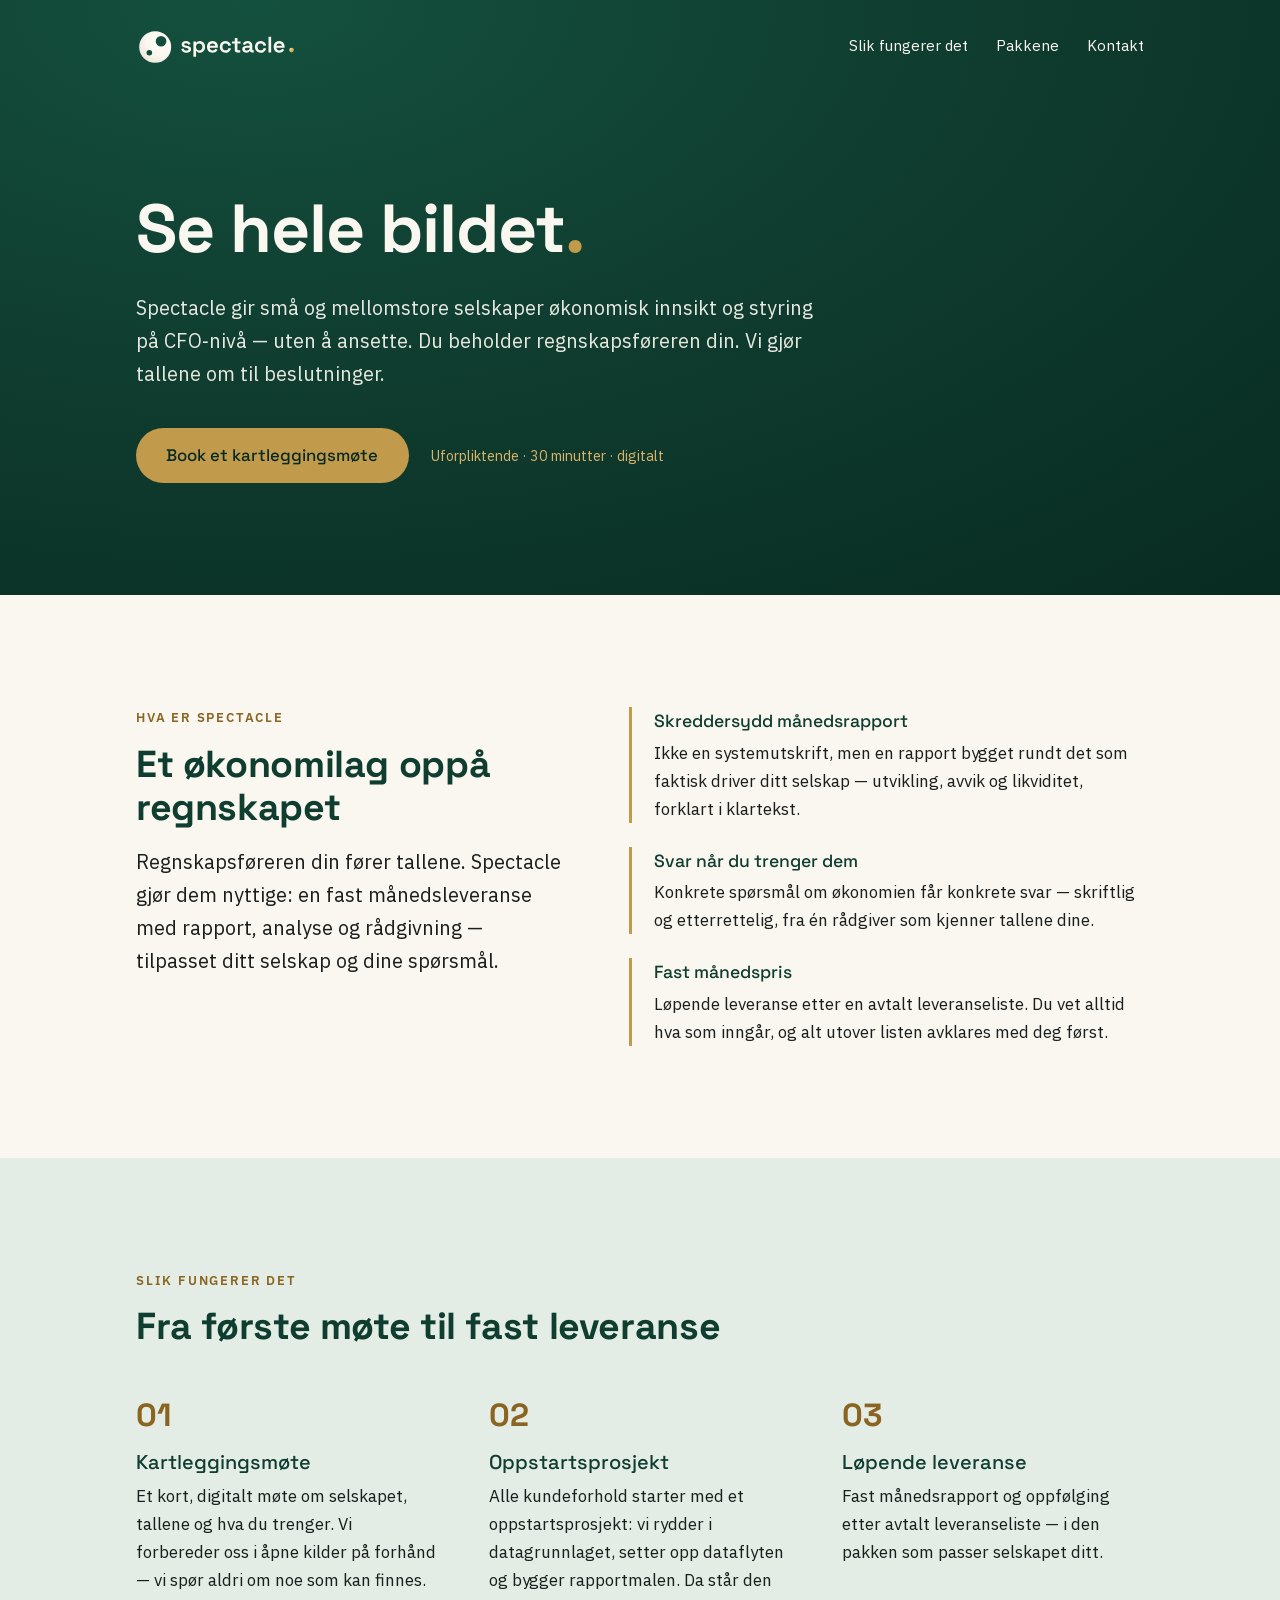
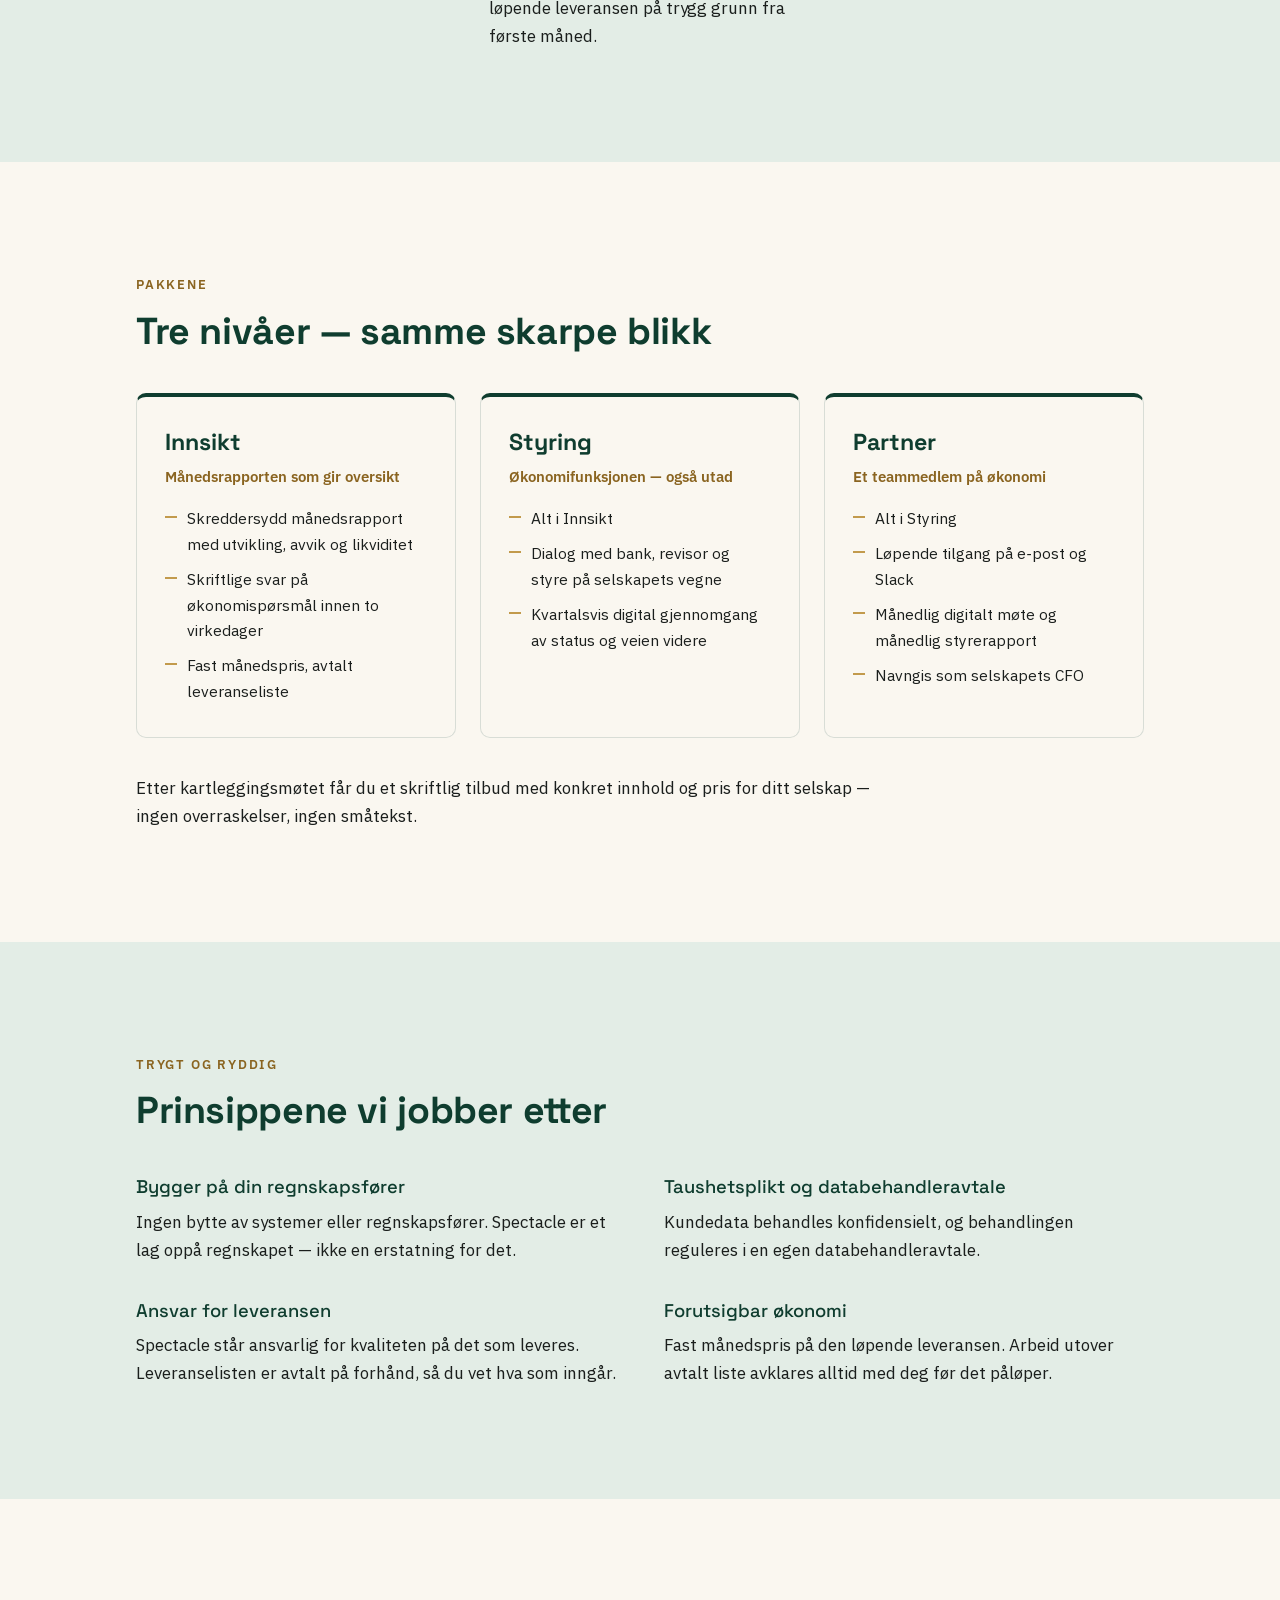
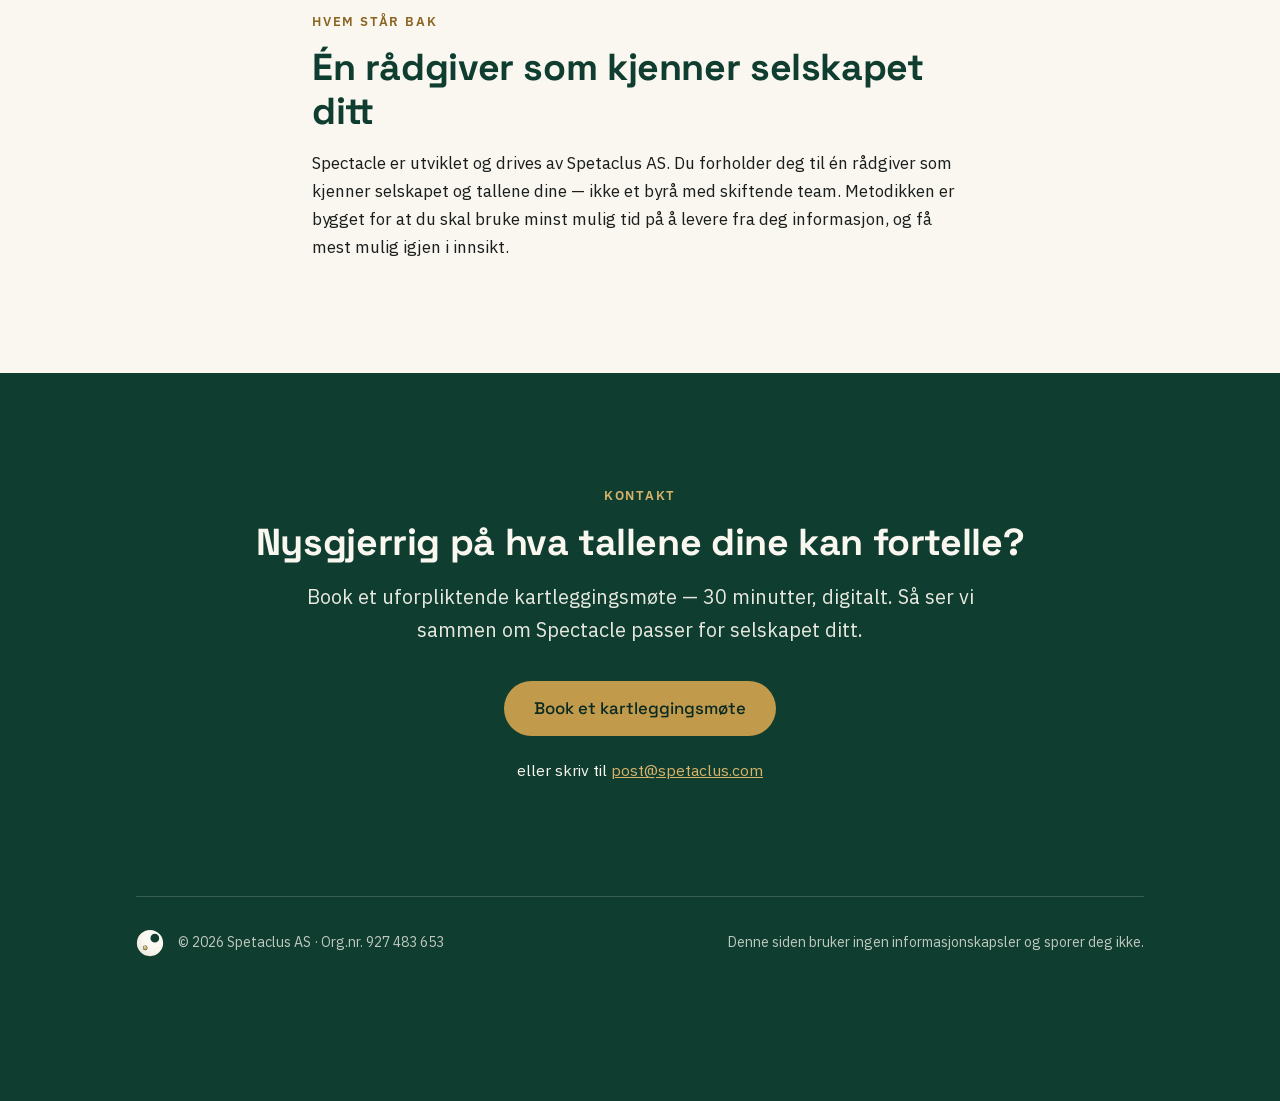
==== index.html @ 8022e1a2 "Spectacle-nettside: første versjon Statisk én-sider på /spectacle med Spectacle-profilen (Linsen-log" ====
<!DOCTYPE html>
<html lang="no">
<head>
  <meta charset="utf-8">
  <meta name="viewport" content="width=device-width, initial-scale=1">
  <title>Spetaclus AS</title>
  <meta http-equiv="refresh" content="0; url=/spectacle/">
  <link rel="canonical" href="https://spetaclus.com/spectacle/">
  <meta name="robots" content="noindex">
  <link rel="icon" href="/spectacle/assets/img/favicon.svg" type="image/svg+xml">
  <style>
    body {
      font-family: "Helvetica Neue", Arial, sans-serif;
      background: #FAF7F0;
      color: #1A1E1C;
      display: grid;
      place-items: center;
      min-height: 100vh;
      margin: 0;
    }
    a { color: #0F3D2F; }
  </style>
</head>
<body>
  <p>Du sendes videre til <a href="/spectacle/">spetaclus.com/spectacle</a> …</p>
</body>
</html>
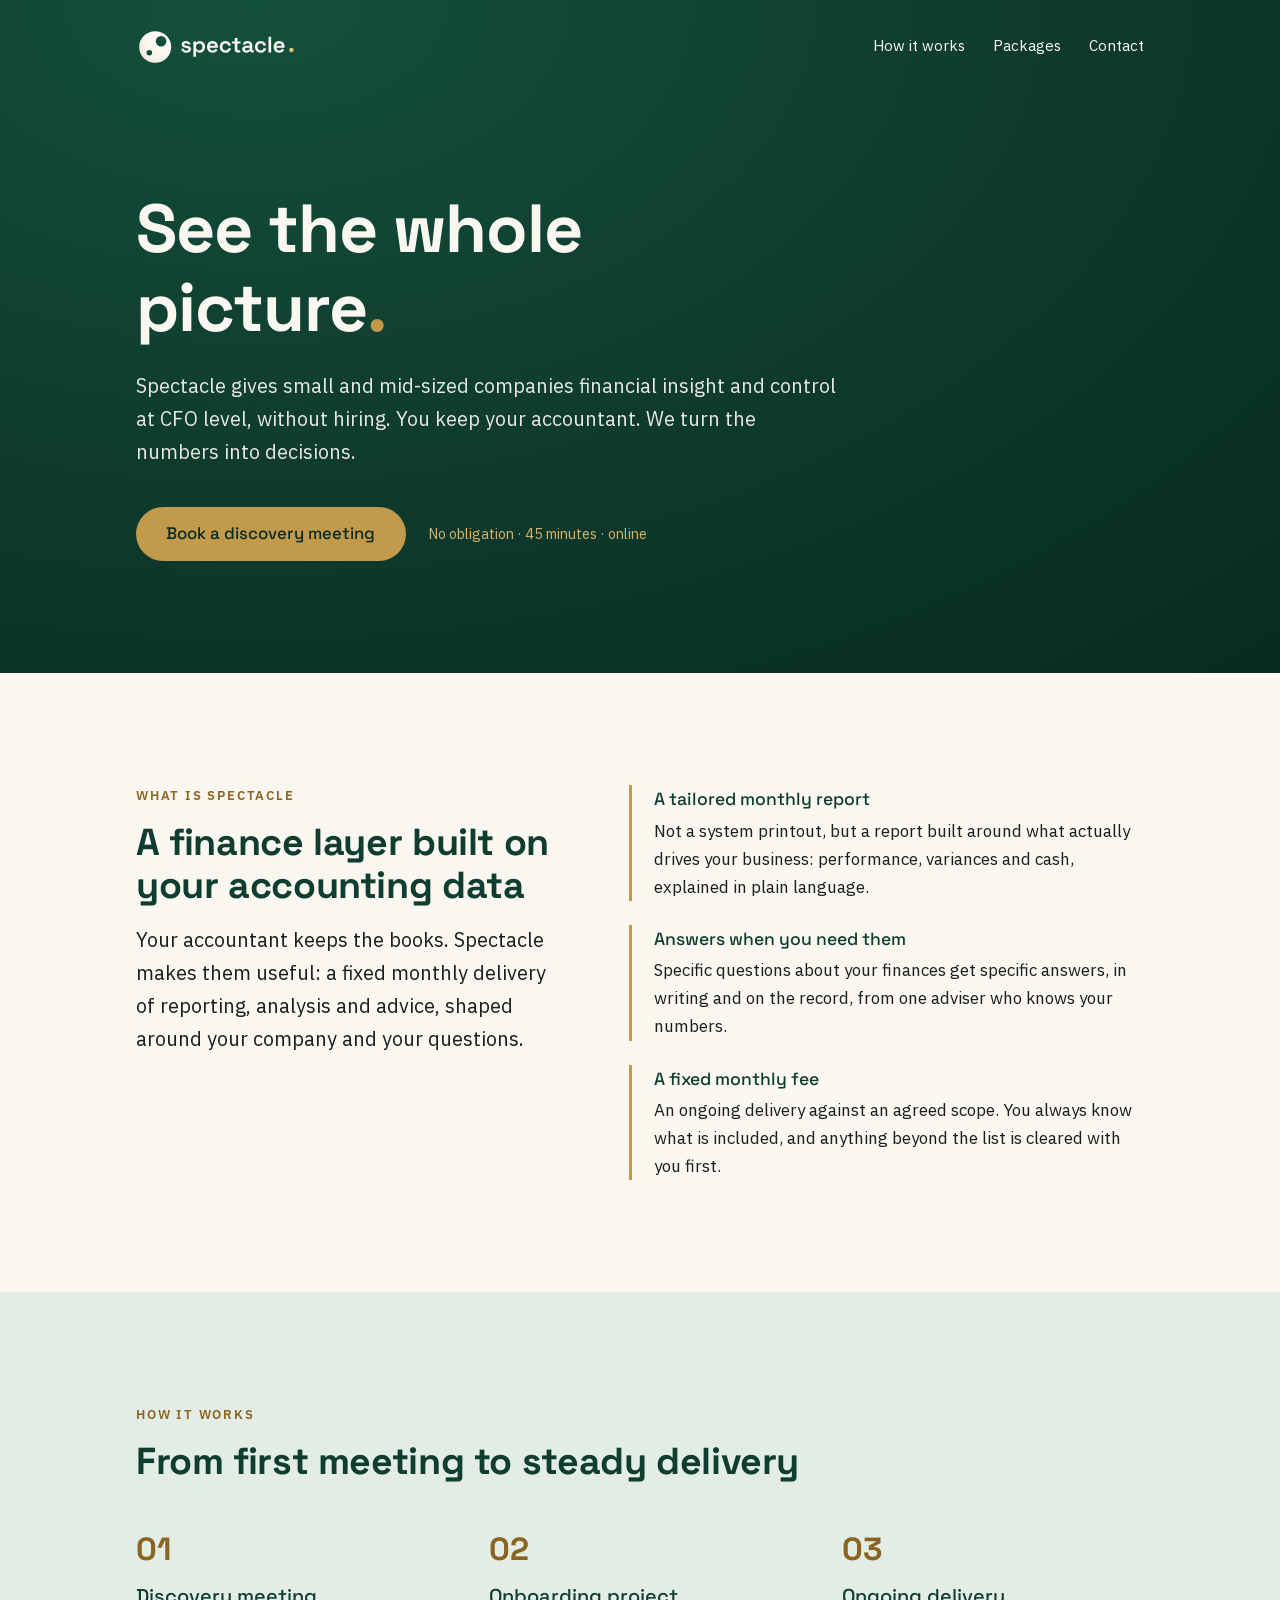
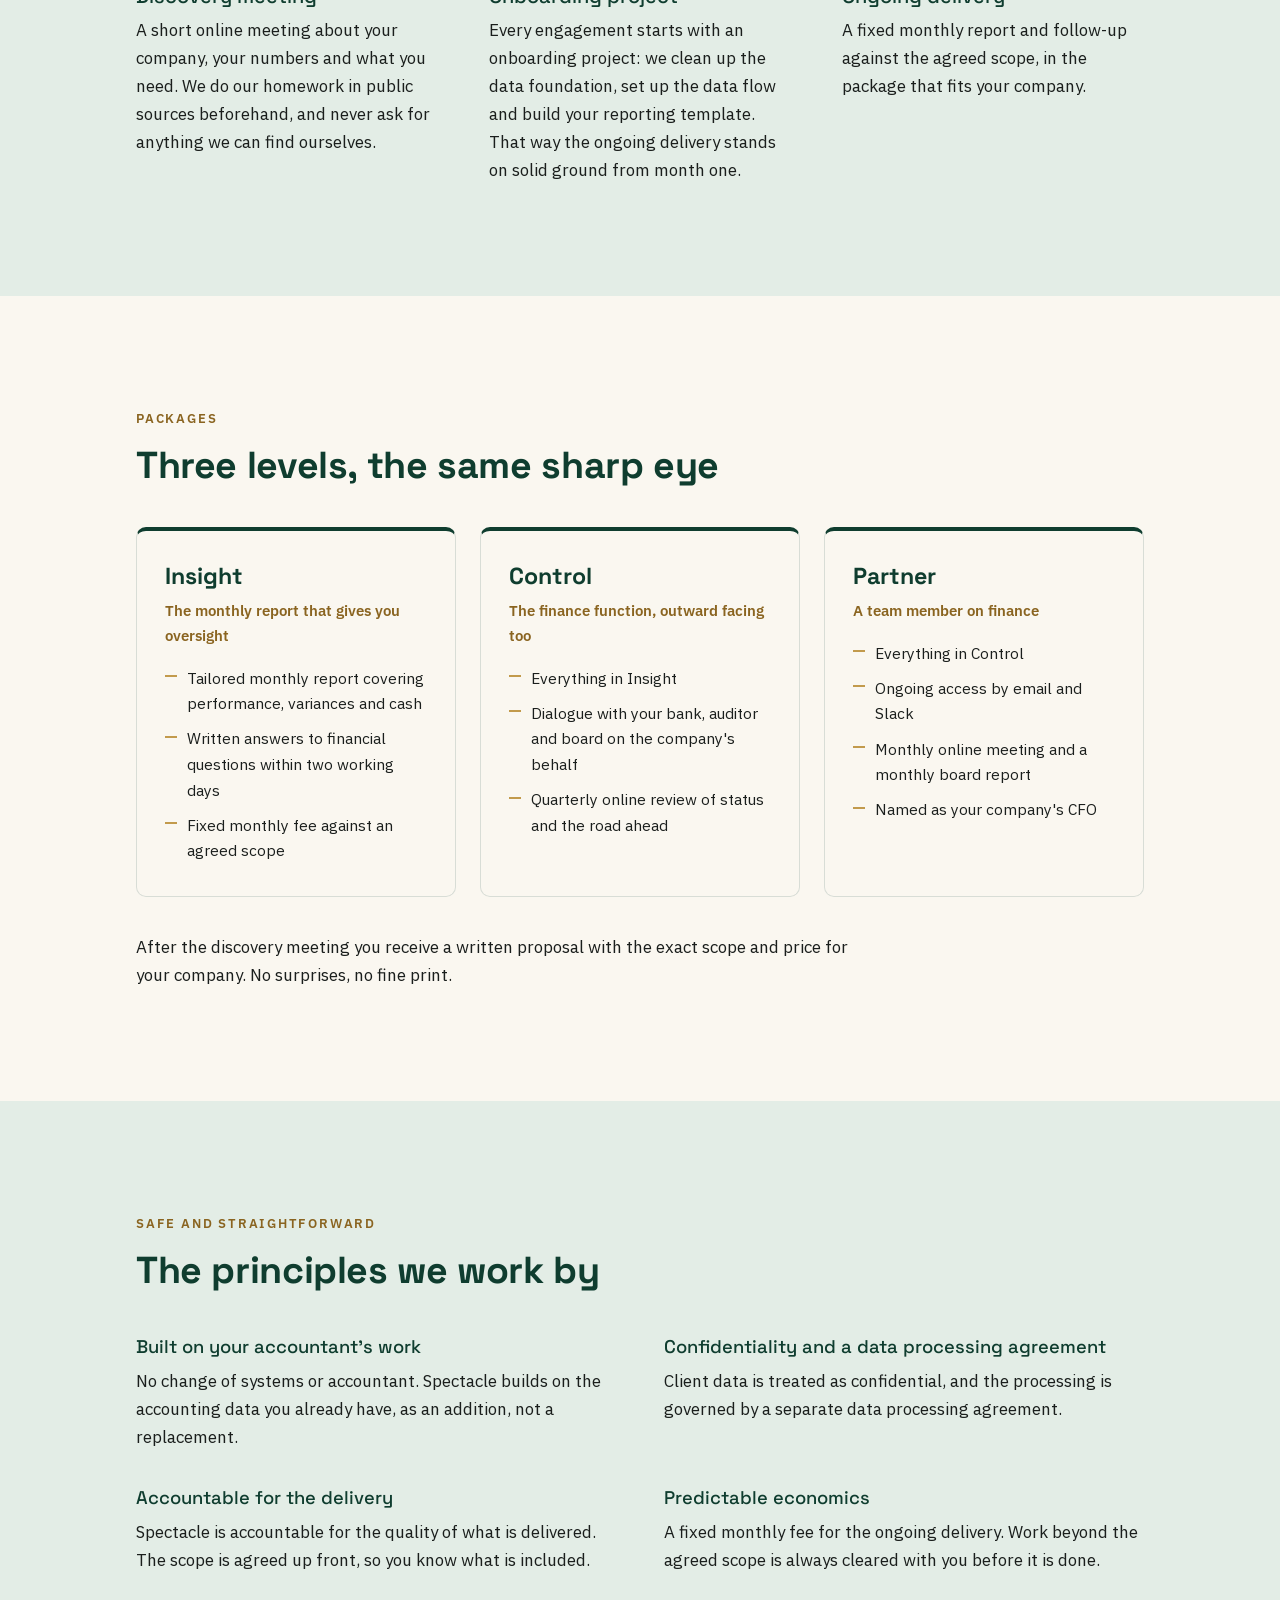
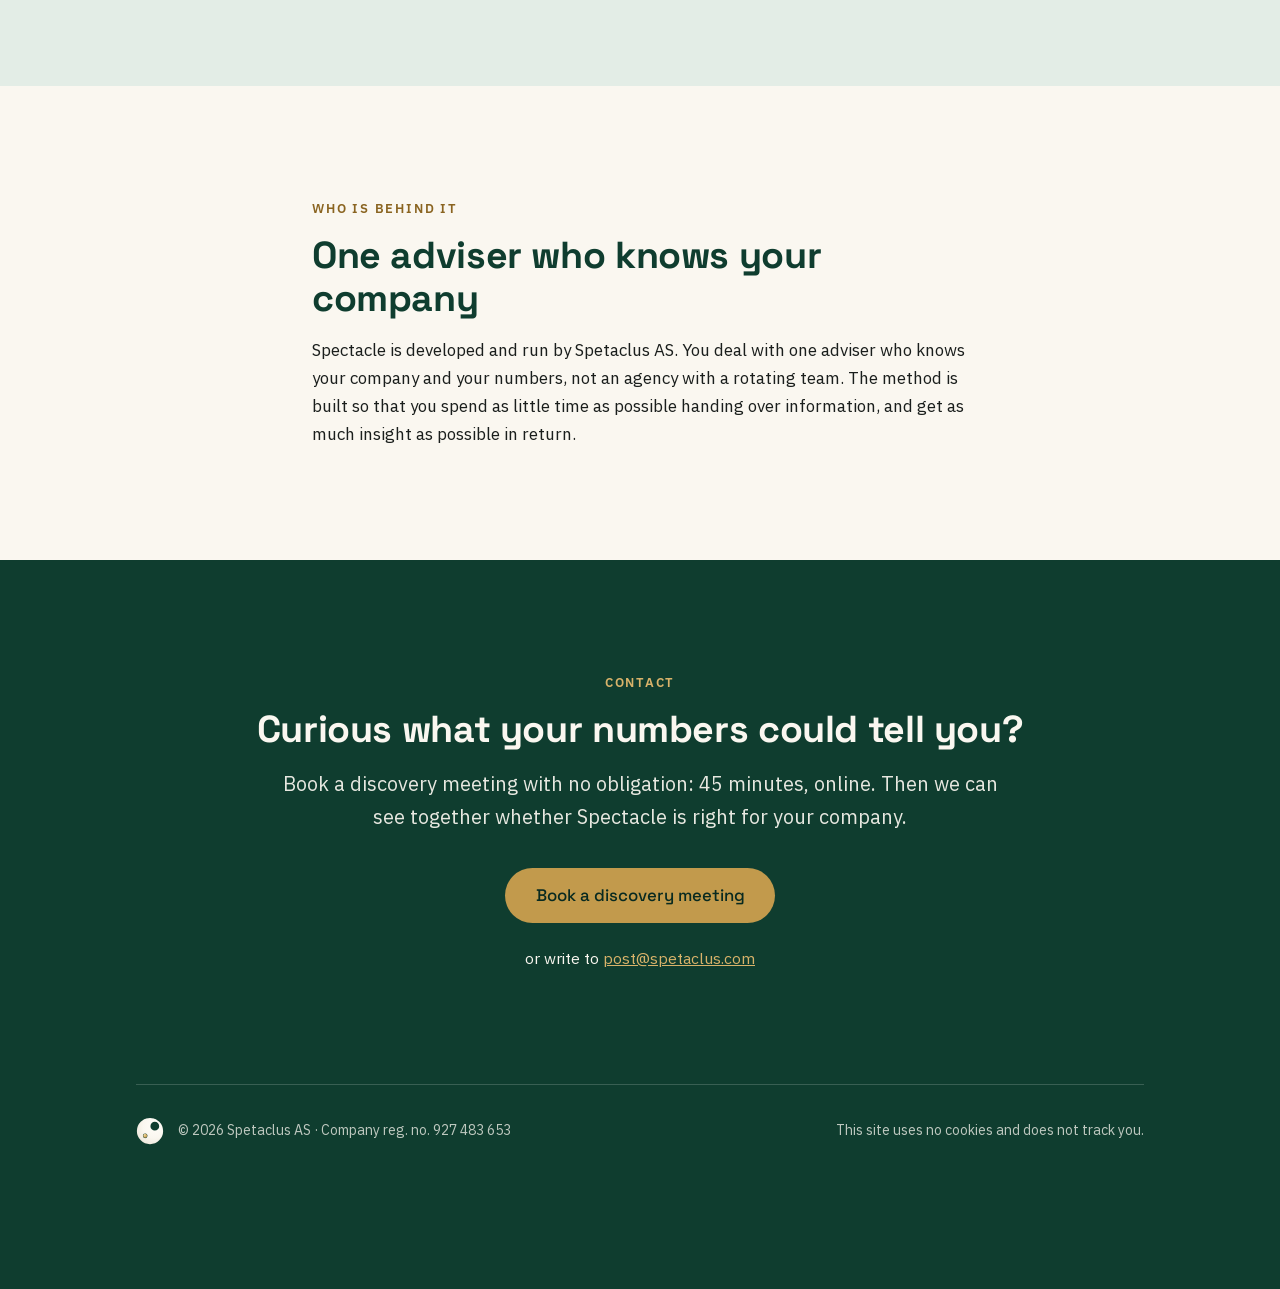
==== commit ba0818e5: "Flytt til spectaclefinancial.com: siden til rot og innhold til engelsk Co-Authored-By: Claude Fable " ====
--- a/index.html
+++ b/index.html
@@ -1,27 +1,215 @@
 <!DOCTYPE html>
-<html lang="no">
+<html lang="en">
 <head>
   <meta charset="utf-8">
   <meta name="viewport" content="width=device-width, initial-scale=1">
-  <title>Spetaclus AS</title>
-  <meta http-equiv="refresh" content="0; url=/spectacle/">
-  <link rel="canonical" href="https://spetaclus.com/spectacle/">
-  <meta name="robots" content="noindex">
-  <link rel="icon" href="/spectacle/assets/img/favicon.svg" type="image/svg+xml">
-  <style>
-    body {
-      font-family: "Helvetica Neue", Arial, sans-serif;
-      background: #FAF7F0;
-      color: #1A1E1C;
-      display: grid;
-      place-items: center;
-      min-height: 100vh;
-      margin: 0;
-    }
-    a { color: #0F3D2F; }
-  </style>
+  <title>Spectacle: financial insight and control for small and mid-sized companies</title>
+  <meta name="description" content="Spectacle is a CFO layer built on the numbers from your own accountant: a tailored monthly report, financial control and advice at a fixed monthly fee, without hiring.">
+  <link rel="canonical" href="https://spectaclefinancial.com/">
+  <link rel="icon" href="assets/img/favicon.svg" type="image/svg+xml">
+  <link rel="alternate icon" href="assets/img/favicon-32.png" type="image/png">
+  <link rel="stylesheet" href="assets/css/style.css">
+  <meta property="og:type" content="website">
+  <meta property="og:site_name" content="Spectacle">
+  <meta property="og:title" content="Spectacle: see the whole picture">
+  <meta property="og:description" content="Financial insight and control at CFO level for small and mid-sized companies, without hiring.">
+  <meta property="og:url" content="https://spectaclefinancial.com/">
+  <meta property="og:image" content="https://spectaclefinancial.com/assets/img/og-image.png">
+  <meta property="og:locale" content="en_GB">
 </head>
 <body>
-  <p>Du sendes videre til <a href="/spectacle/">spetaclus.com/spectacle</a> …</p>
+
+<header class="hero">
+  <div class="ramme">
+    <div class="hero__topp">
+      <a class="hero__logo" href="#" aria-label="Spectacle, back to top">
+        <img src="assets/img/spectacle-logo-horisontal-hvit-glans.svg" alt="Spectacle" width="302" height="72">
+      </a>
+      <nav class="hero__nav" aria-label="Main menu">
+        <a href="#how-it-works">How it works</a>
+        <a href="#packages">Packages</a>
+        <a href="#contact">Contact</a>
+      </nav>
+    </div>
+    <div class="hero__innhold">
+      <h1>See the whole picture<span class="punktum">.</span></h1>
+      <p class="ingress">Spectacle gives small and mid-sized companies financial insight and control at CFO level, without hiring. You keep your accountant. We turn the numbers into decisions.</p>
+      <div class="hero__cta">
+        <a class="knapp knapp--messing js-booking" href="https://calendar.app.google/yTAJ3ZSgc3ZnCue6A">Book a discovery meeting</a>
+        <span class="hero__cta-note">No obligation · 45 minutes · online</span>
+      </div>
+    </div>
+  </div>
+</header>
+
+<main>
+
+  <section class="seksjon" id="what-is-spectacle">
+    <div class="ramme todelt">
+      <div>
+        <p class="merkelapp">What is Spectacle</p>
+        <h2>A finance layer built on your accounting data</h2>
+        <p class="ingress">Your accountant keeps the books. Spectacle makes them useful: a fixed monthly delivery of reporting, analysis and advice, shaped around your company and your questions.</p>
+      </div>
+      <ul class="verdier">
+        <li>
+          <strong>A tailored monthly report</strong>
+          Not a system printout, but a report built around what actually drives your business: performance, variances and cash, explained in plain language.
+        </li>
+        <li>
+          <strong>Answers when you need them</strong>
+          Specific questions about your finances get specific answers, in writing and on the record, from one adviser who knows your numbers.
+        </li>
+        <li>
+          <strong>A fixed monthly fee</strong>
+          An ongoing delivery against an agreed scope. You always know what is included, and anything beyond the list is cleared with you first.
+        </li>
+      </ul>
+    </div>
+  </section>
+
+  <section class="seksjon seksjon--tint" id="how-it-works">
+    <div class="ramme">
+      <p class="merkelapp">How it works</p>
+      <h2>From first meeting to steady delivery</h2>
+      <ol class="steg">
+        <li>
+          <h3>Discovery meeting</h3>
+          <p>A short online meeting about your company, your numbers and what you need. We do our homework in public sources beforehand, and never ask for anything we can find ourselves.</p>
+        </li>
+        <li>
+          <h3>Onboarding project</h3>
+          <p>Every engagement starts with an onboarding project: we clean up the data foundation, set up the data flow and build your reporting template. That way the ongoing delivery stands on solid ground from month one.</p>
+        </li>
+        <li>
+          <h3>Ongoing delivery</h3>
+          <p>A fixed monthly report and follow-up against the agreed scope, in the package that fits your company.</p>
+        </li>
+      </ol>
+    </div>
+  </section>
+
+  <section class="seksjon" id="packages">
+    <div class="ramme">
+      <p class="merkelapp">Packages</p>
+      <h2>Three levels, the same sharp eye</h2>
+      <div class="pakker">
+        <article class="pakke">
+          <h3>Insight</h3>
+          <p class="pakke__under">The monthly report that gives you oversight</p>
+          <ul>
+            <li>Tailored monthly report covering performance, variances and cash</li>
+            <li>Written answers to financial questions within two working days</li>
+            <li>Fixed monthly fee against an agreed scope</li>
+          </ul>
+        </article>
+        <article class="pakke">
+          <h3>Control</h3>
+          <p class="pakke__under">The finance function, outward facing too</p>
+          <ul>
+            <li>Everything in Insight</li>
+            <li>Dialogue with your bank, auditor and board on the company's behalf</li>
+            <li>Quarterly online review of status and the road ahead</li>
+          </ul>
+        </article>
+        <article class="pakke">
+          <h3>Partner</h3>
+          <p class="pakke__under">A team member on finance</p>
+          <ul>
+            <li>Everything in Control</li>
+            <li>Ongoing access by email and Slack</li>
+            <li>Monthly online meeting and a monthly board report</li>
+            <li>Named as your company's CFO</li>
+          </ul>
+        </article>
+      </div>
+      <p class="pakker-note">After the discovery meeting you receive a written proposal with the exact scope and price for your company. No surprises, no fine print.</p>
+    </div>
+  </section>
+
+  <section class="seksjon seksjon--tint" id="principles">
+    <div class="ramme">
+      <p class="merkelapp">Safe and straightforward</p>
+      <h2>The principles we work by</h2>
+      <ul class="trygghet">
+        <li>
+          <strong>Built on your accountant's work</strong>
+          No change of systems or accountant. Spectacle builds on the accounting data you already have, as an addition, not a replacement.
+        </li>
+        <li>
+          <strong>Confidentiality and a data processing agreement</strong>
+          Client data is treated as confidential, and the processing is governed by a separate data processing agreement.
+        </li>
+        <li>
+          <strong>Accountable for the delivery</strong>
+          Spectacle is accountable for the quality of what is delivered. The scope is agreed up front, so you know what is included.
+        </li>
+        <li>
+          <strong>Predictable economics</strong>
+          A fixed monthly fee for the ongoing delivery. Work beyond the agreed scope is always cleared with you before it is done.
+        </li>
+      </ul>
+    </div>
+  </section>
+
+  <section class="seksjon" id="about">
+    <div class="ramme om">
+      <p class="merkelapp">Who is behind it</p>
+      <h2>One adviser who knows your company</h2>
+      <p>Spectacle is developed and run by Spetaclus AS. You deal with one adviser who knows your company and your numbers, not an agency with a rotating team. The method is built so that you spend as little time as possible handing over information, and get as much insight as possible in return.</p>
+    </div>
+  </section>
+
+  <section class="seksjon seksjon--gronn" id="contact">
+    <div class="ramme kontakt">
+      <p class="merkelapp">Contact</p>
+      <h2>Curious what your numbers could tell you?</h2>
+      <p class="ingress">Book a discovery meeting with no obligation: 45 minutes, online. Then we can see together whether Spectacle is right for your company.</p>
+      <a class="knapp knapp--messing js-booking" href="https://calendar.app.google/yTAJ3ZSgc3ZnCue6A">Book a discovery meeting</a>
+      <p class="kontakt__epost">or write to <a href="mailto:post@spetaclus.com">post@spetaclus.com</a></p>
+      <hr class="skillelinje">
+      <div class="footer">
+        <div class="footer__venstre">
+          <img src="assets/img/spectacle-symbol-hvit-glans.svg" alt="" width="64" height="64">
+          <span>© 2026 Spetaclus AS · Company reg. no. 927 483 653</span>
+        </div>
+        <span>This site uses no cookies and does not track you.</span>
+      </div>
+    </div>
+  </section>
+
+</main>
+
+<dialog class="booking" id="booking" aria-label="Book a discovery meeting">
+  <div class="booking__topp">
+    <span class="booking__tittel">Discovery meeting</span>
+    <button class="booking__lukk" type="button" aria-label="Close">Close&nbsp;&#215;</button>
+  </div>
+  <iframe class="booking__ramme" title="Choose a time for your discovery meeting"
+          data-src="https://calendar.google.com/calendar/appointments/schedules/AcZssZ07MlCbYEmoDXhc_yZ2hiog7-GWwIh1PmszBz8kUQd8yqzmXDx-yQZG3WpSed9W1UuxO8Xet0OY?gv=true"
+          loading="lazy"></iframe>
+</dialog>
+
+<script>
+  (function () {
+    var dialog = document.getElementById('booking');
+    if (!dialog || !dialog.showModal) return;
+    var ramme = dialog.querySelector('.booking__ramme');
+    document.querySelectorAll('.js-booking').forEach(function (lenke) {
+      lenke.addEventListener('click', function (e) {
+        e.preventDefault();
+        if (!ramme.src) ramme.src = ramme.dataset.src;
+        dialog.showModal();
+      });
+    });
+    dialog.querySelector('.booking__lukk').addEventListener('click', function () {
+      dialog.close();
+    });
+    dialog.addEventListener('click', function (e) {
+      if (e.target === dialog) dialog.close();
+    });
+  })();
+</script>
+
 </body>
 </html>
--- a/assets/css/style.css
+++ b/assets/css/style.css
@@ -0,0 +1,531 @@
+/* Spectacle — spetaclus.com/spectacle
+   Farger og typografi: SPECTACLE/Profil/farger.md + Profilmanual.md */
+
+/* ---------- Fonter (selvhostet, OFL) ---------- */
+@font-face {
+  font-family: "Space Grotesk";
+  src: url("../fonts/SpaceGrotesk-400.woff2") format("woff2");
+  font-weight: 400;
+  font-display: swap;
+}
+@font-face {
+  font-family: "Space Grotesk";
+  src: url("../fonts/SpaceGrotesk-500.woff2") format("woff2");
+  font-weight: 500;
+  font-display: swap;
+}
+@font-face {
+  font-family: "Space Grotesk";
+  src: url("../fonts/SpaceGrotesk-700.woff2") format("woff2");
+  font-weight: 700;
+  font-display: swap;
+}
+@font-face {
+  font-family: "IBM Plex Sans";
+  src: url("../fonts/IBMPlexSans-400.woff2") format("woff2");
+  font-weight: 400;
+  font-display: swap;
+}
+@font-face {
+  font-family: "IBM Plex Sans";
+  src: url("../fonts/IBMPlexSans-600.woff2") format("woff2");
+  font-weight: 600;
+  font-display: swap;
+}
+
+/* ---------- Variabler ---------- */
+:root {
+  --gronn: #0F3D2F;
+  --gronn-mork: #082A20;
+  --gronn-lys: #2E6B52;
+  --tint: #E3EDE6;
+  --papir: #FAF7F0;
+  --blekk: #1A1E1C;
+  --messing: #C29A4C;
+  --messing-lys: #D9B36A;
+  --messing-mork: #8A6420;
+
+  --font-tittel: "Space Grotesk", "Avenir Next", sans-serif;
+  --font-tekst: "IBM Plex Sans", "Helvetica Neue", sans-serif;
+
+  --bredde: 68rem;
+  --luft: clamp(4rem, 9vw, 7rem);
+}
+
+/* ---------- Grunnlag ---------- */
+*,
+*::before,
+*::after {
+  box-sizing: border-box;
+  margin: 0;
+  padding: 0;
+}
+
+html {
+  scroll-behavior: smooth;
+}
+@media (prefers-reduced-motion: reduce) {
+  html {
+    scroll-behavior: auto;
+  }
+}
+
+body {
+  font-family: var(--font-tekst);
+  font-size: 1.0625rem;
+  line-height: 1.65;
+  color: var(--blekk);
+  background: var(--papir);
+  -webkit-font-smoothing: antialiased;
+}
+
+img,
+svg {
+  max-width: 100%;
+  height: auto;
+  display: block;
+}
+
+a {
+  color: var(--gronn);
+}
+
+.ramme {
+  max-width: var(--bredde);
+  margin-inline: auto;
+  padding-inline: clamp(1.25rem, 4vw, 2.5rem);
+}
+
+/* ---------- Typografi ---------- */
+h1,
+h2,
+h3 {
+  font-family: var(--font-tittel);
+  line-height: 1.15;
+  color: var(--gronn);
+}
+
+h1 {
+  font-weight: 700;
+  font-size: clamp(2.5rem, 6.5vw, 4.25rem);
+  letter-spacing: -0.015em;
+  color: var(--papir);
+}
+
+h2 {
+  font-weight: 700;
+  font-size: clamp(1.7rem, 3.4vw, 2.35rem);
+  letter-spacing: -0.01em;
+  margin-bottom: 1rem;
+}
+
+h3 {
+  font-weight: 500;
+  font-size: 1.25rem;
+  margin-bottom: 0.5rem;
+}
+
+.merkelapp {
+  font-family: var(--font-tekst);
+  font-weight: 600;
+  font-size: 0.8rem;
+  letter-spacing: 0.14em;
+  text-transform: uppercase;
+  color: var(--messing-mork);
+  margin-bottom: 0.9rem;
+}
+
+.ingress {
+  font-size: clamp(1.1rem, 1.9vw, 1.25rem);
+  max-width: 46rem;
+}
+
+.punktum {
+  color: var(--messing);
+}
+
+/* ---------- Knapper ---------- */
+.knapp {
+  display: inline-block;
+  font-family: var(--font-tittel);
+  font-weight: 500;
+  font-size: 1.05rem;
+  text-decoration: none;
+  padding: 0.85rem 1.9rem;
+  border-radius: 999px;
+  transition: background-color 0.15s ease, color 0.15s ease;
+}
+
+.knapp--messing {
+  background: var(--messing);
+  color: var(--gronn-mork);
+}
+.knapp--messing:hover {
+  background: var(--messing-lys);
+}
+
+.knapp--gronn {
+  background: var(--gronn);
+  color: var(--papir);
+}
+.knapp--gronn:hover {
+  background: var(--gronn-lys);
+}
+
+/* ---------- Hero ---------- */
+.hero {
+  background: radial-gradient(120% 140% at 20% 0%, #14503e 0%, var(--gronn) 45%, var(--gronn-mork) 100%);
+  color: var(--papir);
+  padding-bottom: var(--luft);
+}
+
+.hero__topp {
+  display: flex;
+  align-items: center;
+  justify-content: space-between;
+  gap: 2rem;
+  padding-block: 1.75rem;
+}
+
+.hero__logo img {
+  height: 2.4rem;
+  width: auto;
+}
+
+.hero__nav {
+  display: flex;
+  gap: 1.75rem;
+}
+
+.hero__nav a {
+  color: var(--papir);
+  text-decoration: none;
+  font-size: 0.95rem;
+  border-bottom: 1px solid transparent;
+  padding-bottom: 2px;
+}
+.hero__nav a:hover {
+  border-bottom-color: var(--messing-lys);
+}
+
+.hero__innhold {
+  padding-top: clamp(3rem, 8vw, 6rem);
+  max-width: 44rem;
+}
+
+.hero__innhold .ingress {
+  color: var(--papir);
+  opacity: 0.92;
+  margin-top: 1.4rem;
+}
+
+.hero__cta {
+  margin-top: 2.4rem;
+  display: flex;
+  align-items: center;
+  gap: 1.4rem;
+  flex-wrap: wrap;
+}
+
+.hero__cta-note {
+  font-size: 0.9rem;
+  color: var(--messing-lys);
+}
+
+/* ---------- Seksjoner ---------- */
+.seksjon {
+  padding-block: var(--luft);
+}
+
+.seksjon--tint {
+  background: var(--tint);
+}
+
+.seksjon--gronn {
+  background: var(--gronn);
+  color: var(--papir);
+}
+.seksjon--gronn h2 {
+  color: var(--papir);
+}
+.seksjon--gronn .merkelapp {
+  color: var(--messing-lys);
+}
+
+.todelt {
+  display: grid;
+  gap: clamp(2rem, 5vw, 4.5rem);
+  align-items: start;
+}
+@media (min-width: 52rem) {
+  .todelt {
+    grid-template-columns: minmax(0, 5fr) minmax(0, 6fr);
+  }
+}
+
+/* ---------- Verdipunkter ---------- */
+.verdier {
+  list-style: none;
+  display: grid;
+  gap: 1.5rem;
+}
+
+.verdier li {
+  padding-left: 1.4rem;
+  border-left: 3px solid var(--messing);
+}
+
+.verdier strong {
+  display: block;
+  font-family: var(--font-tittel);
+  font-weight: 500;
+  font-size: 1.1rem;
+  color: var(--gronn);
+  margin-bottom: 0.15rem;
+}
+
+/* ---------- Slik fungerer det ---------- */
+.steg {
+  list-style: none;
+  counter-reset: steg;
+  display: grid;
+  gap: 2rem;
+  margin-top: 2.5rem;
+}
+@media (min-width: 52rem) {
+  .steg {
+    grid-template-columns: repeat(3, 1fr);
+    gap: clamp(2rem, 4vw, 3.5rem);
+  }
+}
+
+.steg li {
+  counter-increment: steg;
+}
+
+.steg li::before {
+  content: "0" counter(steg);
+  display: block;
+  font-family: var(--font-tittel);
+  font-weight: 700;
+  font-size: 2rem;
+  color: var(--messing-mork);
+  margin-bottom: 0.6rem;
+}
+
+/* ---------- Pakker ---------- */
+.pakker {
+  display: grid;
+  gap: 1.5rem;
+  margin-top: 2.5rem;
+}
+@media (min-width: 52rem) {
+  .pakker {
+    grid-template-columns: repeat(3, 1fr);
+  }
+}
+
+.pakke {
+  background: var(--papir);
+  border: 1px solid #d8ddd6;
+  border-top: 4px solid var(--gronn);
+  border-radius: 10px;
+  padding: 2rem 1.75rem;
+  display: flex;
+  flex-direction: column;
+}
+
+.pakke h3 {
+  font-weight: 700;
+  font-size: 1.45rem;
+}
+
+.pakke__under {
+  font-weight: 600;
+  font-size: 0.95rem;
+  color: var(--messing-mork);
+  margin-bottom: 1.1rem;
+}
+
+.pakke ul {
+  list-style: none;
+  display: grid;
+  gap: 0.6rem;
+  font-size: 0.97rem;
+}
+
+.pakke li {
+  padding-left: 1.4rem;
+  position: relative;
+}
+.pakke li::before {
+  content: "";
+  position: absolute;
+  left: 0;
+  top: 0.62em;
+  width: 0.75rem;
+  height: 2px;
+  background: var(--messing);
+}
+
+.pakker-note {
+  margin-top: 2.25rem;
+  max-width: 46rem;
+}
+
+/* ---------- Trygghet ---------- */
+.trygghet {
+  list-style: none;
+  display: grid;
+  gap: 2rem 3rem;
+  margin-top: 2.5rem;
+}
+@media (min-width: 52rem) {
+  .trygghet {
+    grid-template-columns: repeat(2, 1fr);
+  }
+}
+
+.trygghet strong {
+  display: block;
+  font-family: var(--font-tittel);
+  font-weight: 500;
+  font-size: 1.15rem;
+  color: var(--gronn);
+  margin-bottom: 0.3rem;
+}
+
+/* ---------- Om ---------- */
+.om {
+  max-width: 46rem;
+}
+.om p + p {
+  margin-top: 1rem;
+}
+
+/* ---------- Kontakt + footer ---------- */
+.kontakt {
+  text-align: center;
+}
+
+.kontakt .ingress {
+  margin-inline: auto;
+  opacity: 0.92;
+}
+
+.kontakt .knapp {
+  margin-top: 2.2rem;
+}
+
+.kontakt__epost {
+  margin-top: 1.4rem;
+  font-size: 0.98rem;
+}
+.kontakt__epost a {
+  color: var(--messing-lys);
+}
+
+.skillelinje {
+  border: 0;
+  border-top: 1px solid rgba(250, 247, 240, 0.18);
+  margin-block: var(--luft) 0;
+}
+
+.footer {
+  display: flex;
+  align-items: center;
+  justify-content: space-between;
+  gap: 1.5rem;
+  flex-wrap: wrap;
+  padding-block: 2rem;
+  font-size: 0.88rem;
+  color: rgba(250, 247, 240, 0.75);
+}
+
+.footer__venstre {
+  display: flex;
+  align-items: center;
+  gap: 0.9rem;
+}
+
+.footer__venstre img {
+  height: 1.75rem;
+  width: auto;
+}
+
+/* ---------- Booking-modal ---------- */
+.booking {
+  border: 0;
+  border-radius: 14px;
+  margin: auto;
+  padding: 0;
+  width: min(94vw, 52rem);
+  background: var(--papir);
+  box-shadow: 0 24px 80px rgba(8, 42, 32, 0.45);
+}
+
+.booking::backdrop {
+  background: rgba(8, 42, 32, 0.72);
+  backdrop-filter: blur(3px);
+}
+
+.booking__topp {
+  display: flex;
+  align-items: center;
+  justify-content: space-between;
+  gap: 1rem;
+  padding: 0.9rem 1.25rem;
+  background: var(--gronn);
+}
+
+.booking__tittel {
+  font-family: var(--font-tittel);
+  font-weight: 500;
+  font-size: 1.05rem;
+  color: var(--papir);
+}
+
+.booking__lukk {
+  font-family: var(--font-tekst);
+  font-size: 0.9rem;
+  color: var(--papir);
+  background: none;
+  border: 1px solid rgba(250, 247, 240, 0.4);
+  border-radius: 999px;
+  padding: 0.35rem 0.9rem;
+  cursor: pointer;
+  transition: border-color 0.15s ease, color 0.15s ease;
+}
+.booking__lukk:hover {
+  border-color: var(--messing-lys);
+  color: var(--messing-lys);
+}
+
+.booking__ramme {
+  display: block;
+  width: 100%;
+  height: min(72vh, 46rem);
+  border: 0;
+  background: #fff;
+}
+
+@media (max-width: 40rem) {
+  .booking {
+    width: 100vw;
+    max-width: 100vw;
+    height: 100dvh;
+    max-height: 100dvh;
+    margin: 0;
+    border-radius: 0;
+  }
+  .booking__ramme {
+    height: calc(100dvh - 3.4rem);
+  }
+}
+
+/* ---------- Mobil ---------- */
+@media (max-width: 40rem) {
+  .hero__nav {
+    display: none;
+  }
+}
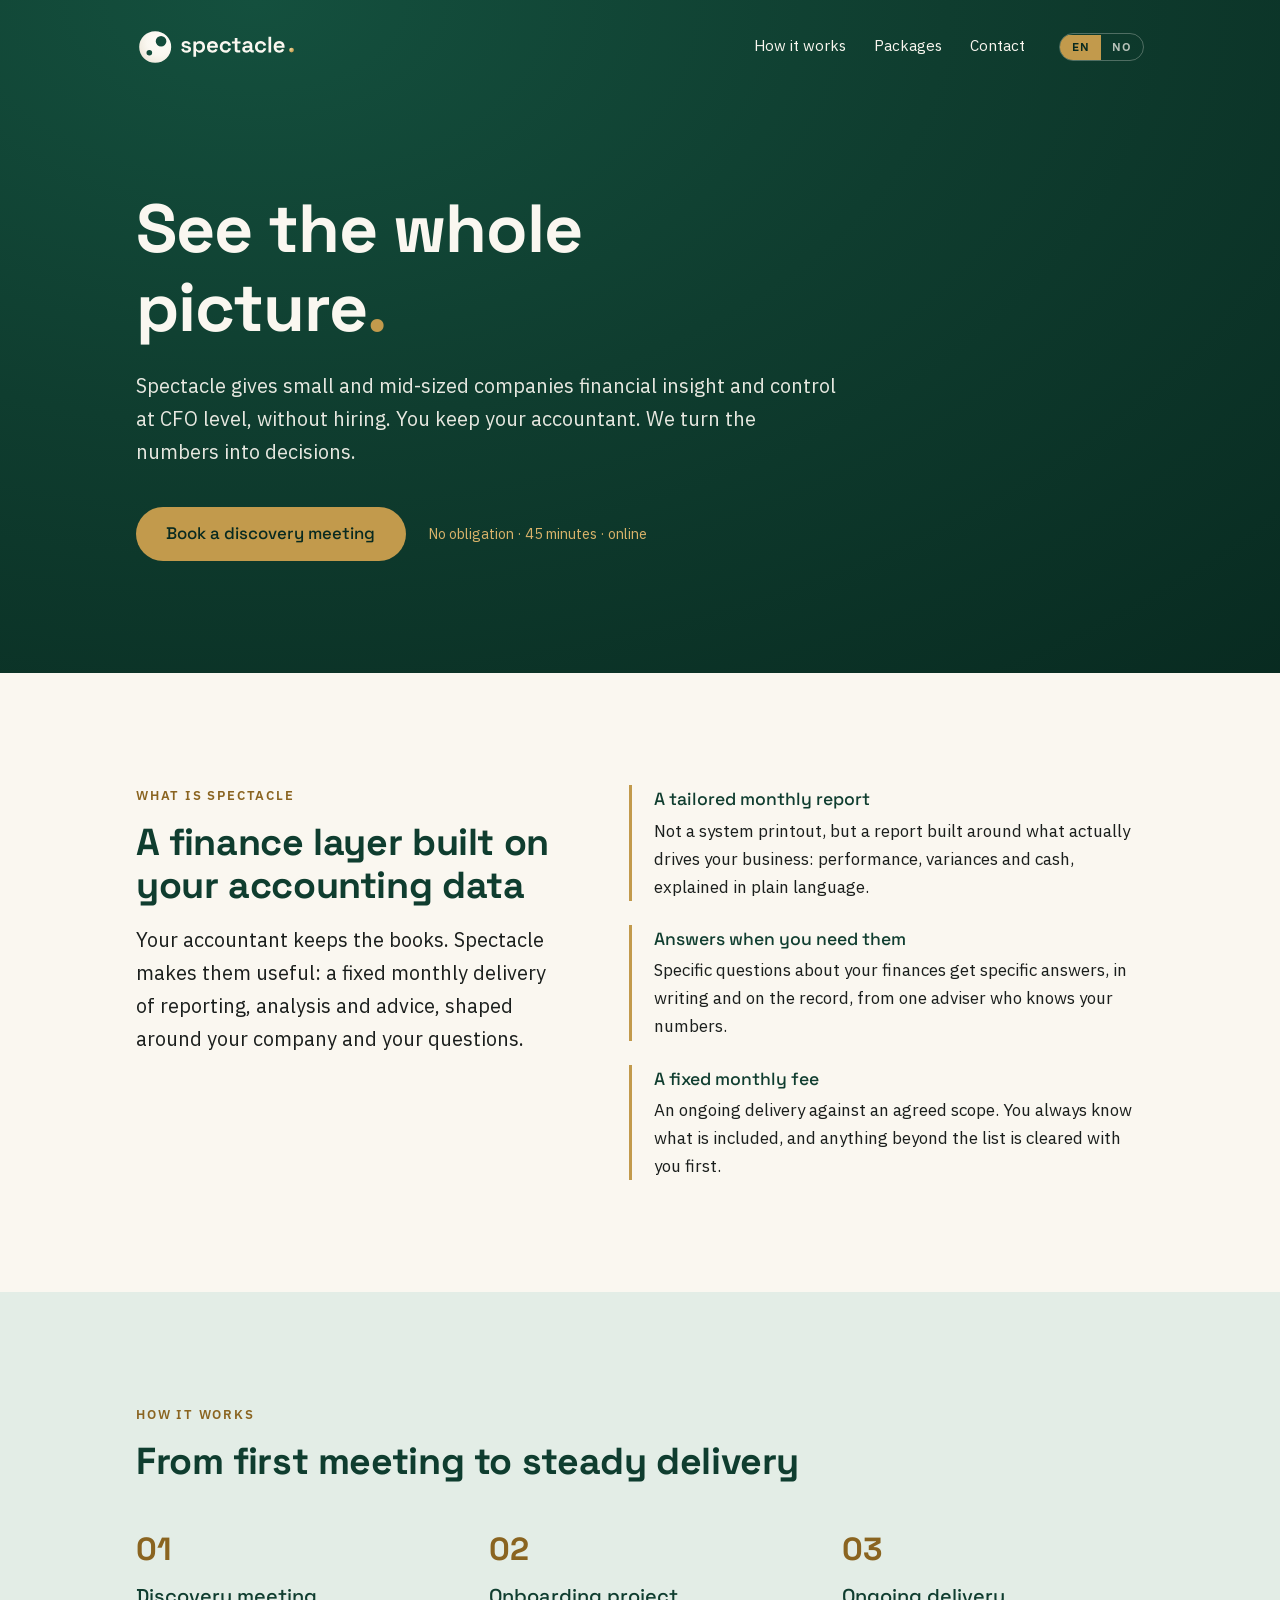
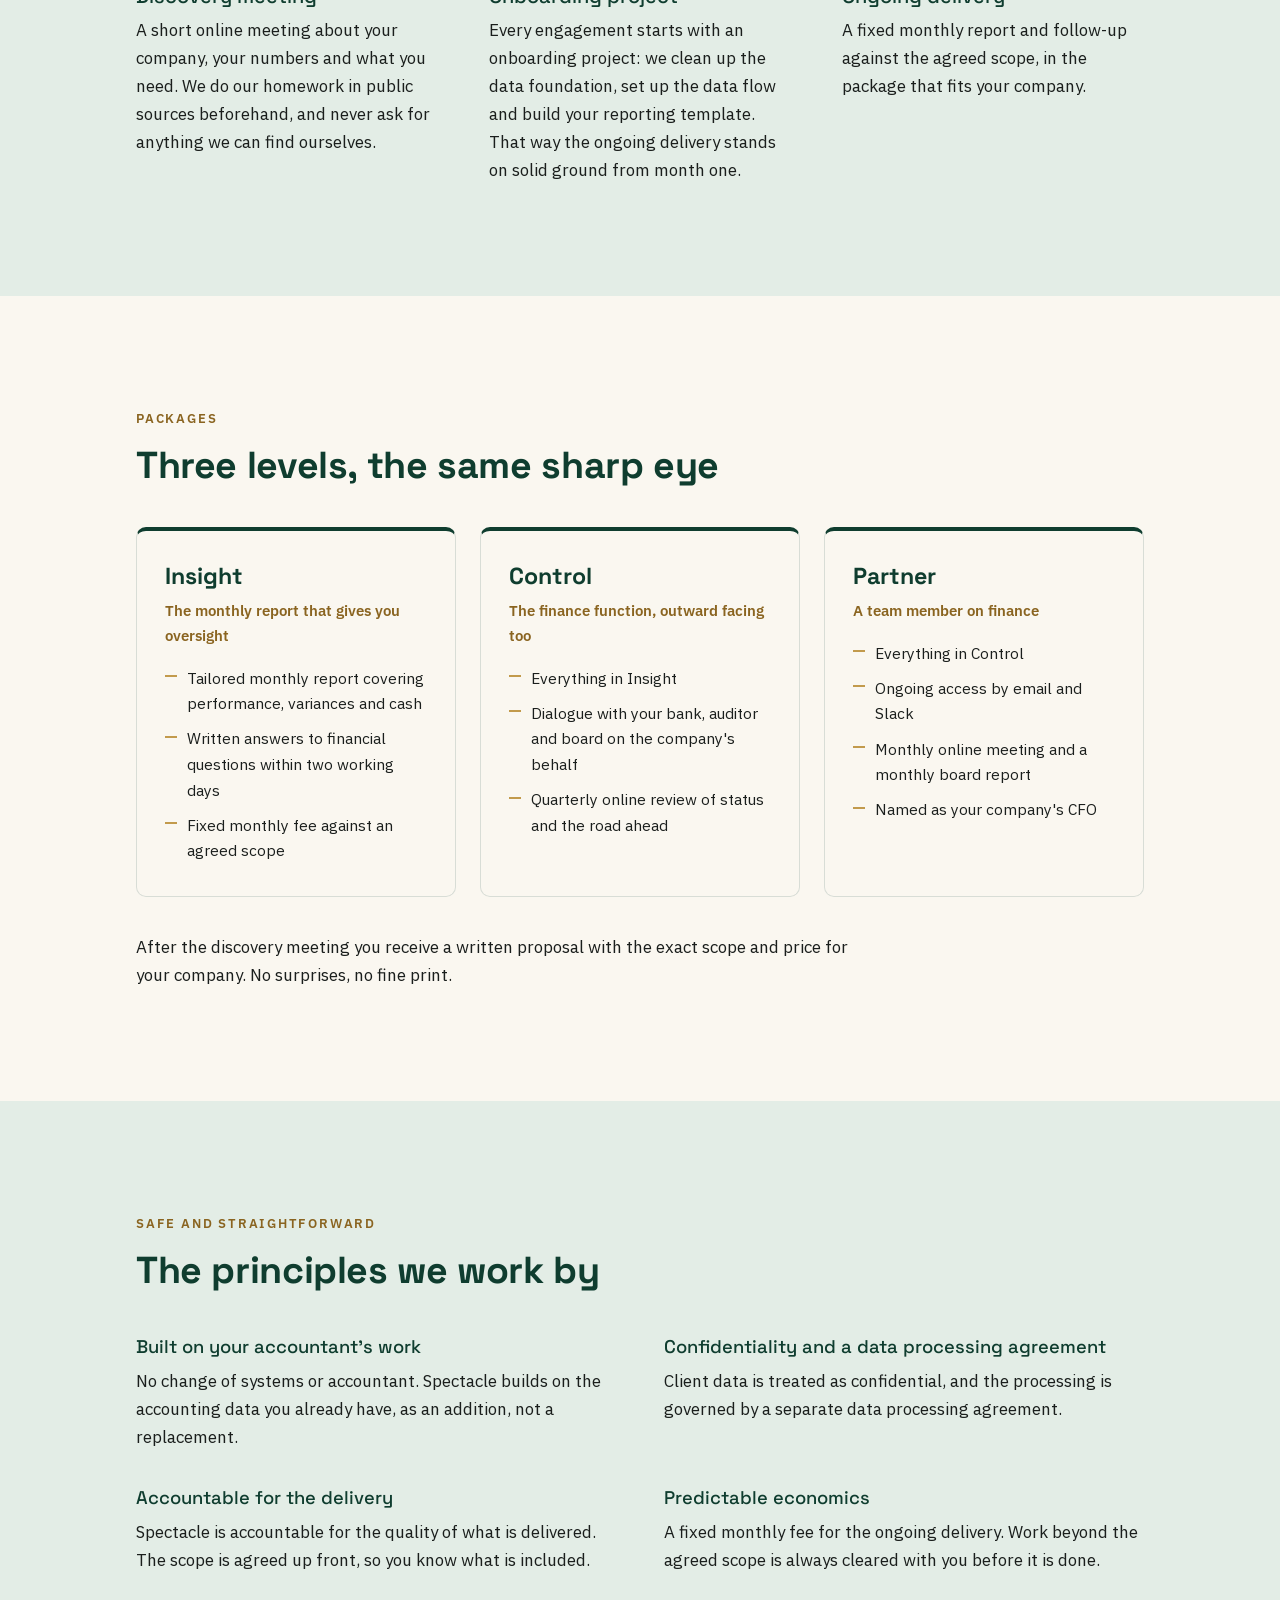
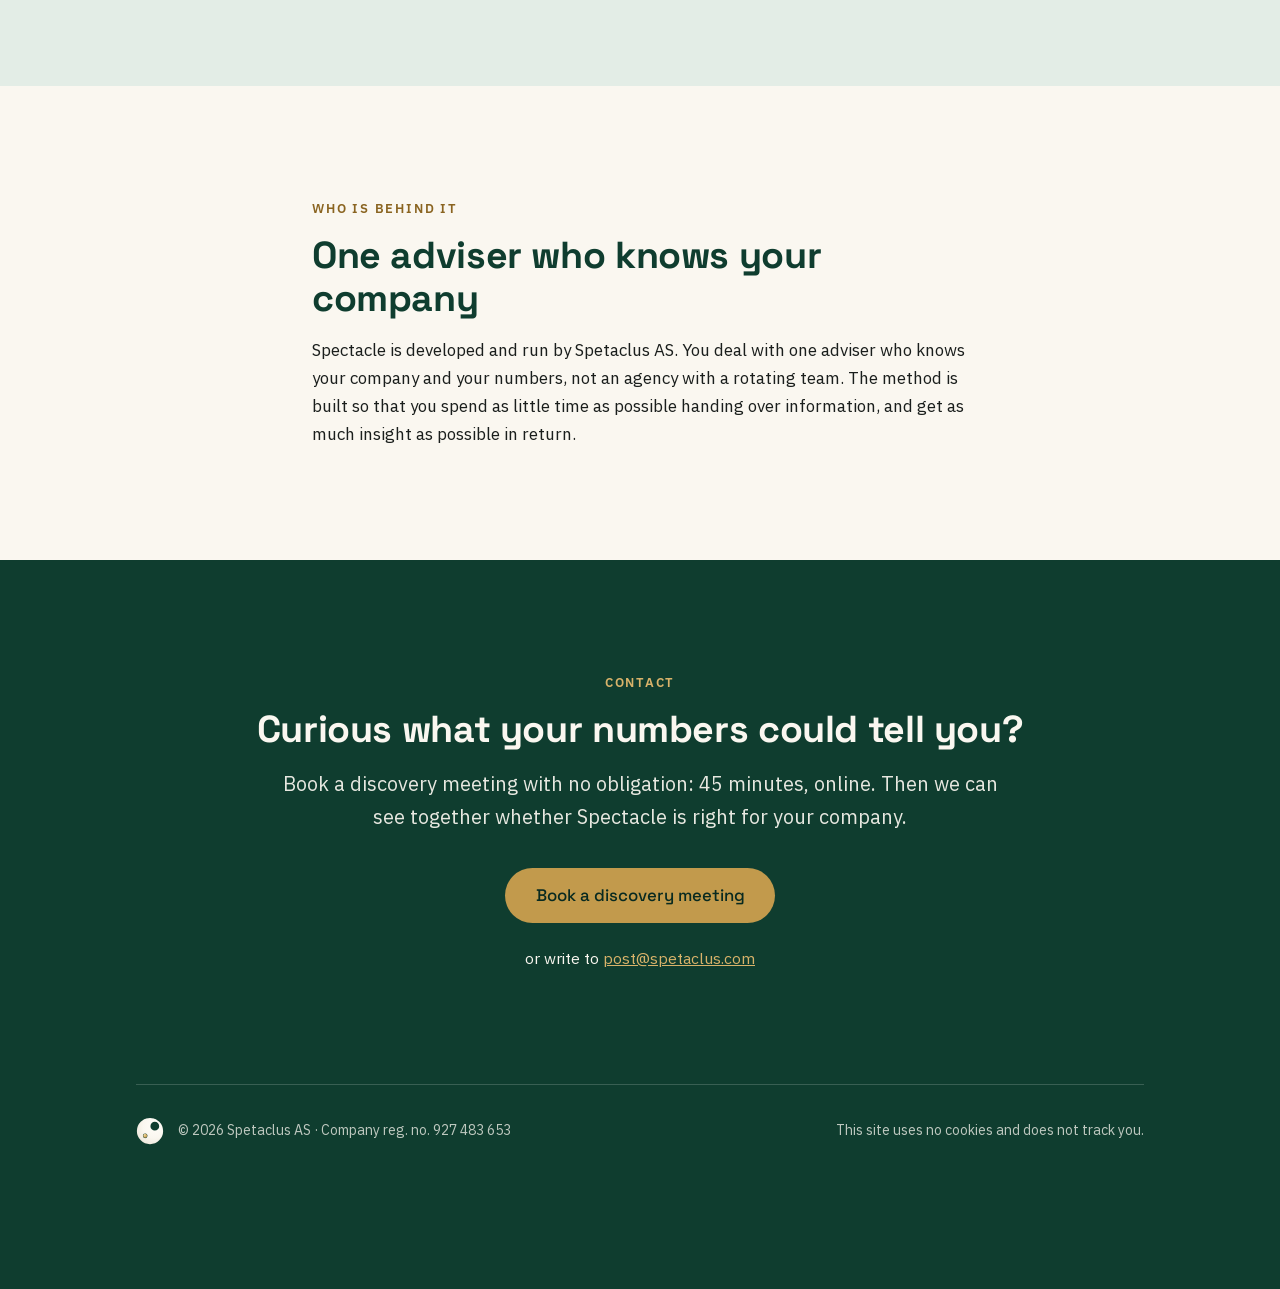
==== commit ccc32c9f: "Norsk versjon på /no/ med språkvelger (EN/NO) i menyen Co-Authored-By: Claude Fable 5 <noreply@anthr" ====
--- a/index.html
+++ b/index.html
@@ -6,6 +6,9 @@
   <title>Spectacle: financial insight and control for small and mid-sized companies</title>
   <meta name="description" content="Spectacle is a CFO layer built on the numbers from your own accountant: a tailored monthly report, financial control and advice at a fixed monthly fee, without hiring.">
   <link rel="canonical" href="https://spectaclefinancial.com/">
+  <link rel="alternate" hreflang="en" href="https://spectaclefinancial.com/">
+  <link rel="alternate" hreflang="no" href="https://spectaclefinancial.com/no/">
+  <link rel="alternate" hreflang="x-default" href="https://spectaclefinancial.com/">
   <link rel="icon" href="assets/img/favicon.svg" type="image/svg+xml">
   <link rel="alternate icon" href="assets/img/favicon-32.png" type="image/png">
   <link rel="stylesheet" href="assets/css/style.css">
@@ -29,6 +32,10 @@
         <a href="#how-it-works">How it works</a>
         <a href="#packages">Packages</a>
         <a href="#contact">Contact</a>
+        <span class="sprak" role="group" aria-label="Language">
+          <span class="sprak__valg sprak__valg--aktiv" aria-current="true">EN</span>
+          <a class="sprak__valg" href="/no/" hreflang="no" lang="no">NO</a>
+        </span>
       </nav>
     </div>
     <div class="hero__innhold">
--- a/assets/css/style.css
+++ b/assets/css/style.css
@@ -453,6 +453,40 @@
   width: auto;
 }
 
+/* ---------- Språkvelger ---------- */
+.sprak {
+  display: inline-flex;
+  align-items: center;
+  border: 1px solid rgba(250, 247, 240, 0.28);
+  border-radius: 999px;
+  overflow: hidden;
+  margin-left: 0.4rem;
+}
+
+.hero__nav .sprak__valg {
+  font-family: var(--font-tekst);
+  font-size: 0.75rem;
+  font-weight: 600;
+  letter-spacing: 0.08em;
+  line-height: 1;
+  padding: 0.4rem 0.7rem;
+  color: rgba(250, 247, 240, 0.72);
+  text-decoration: none;
+  border-bottom: 0;
+  transition: background-color 0.15s ease, color 0.15s ease;
+}
+
+.hero__nav a.sprak__valg:hover {
+  color: var(--papir);
+  background: rgba(250, 247, 240, 0.12);
+  border-bottom: 0;
+}
+
+.hero__nav .sprak__valg--aktiv {
+  background: var(--messing);
+  color: var(--gronn-mork);
+}
+
 /* ---------- Booking-modal ---------- */
 .booking {
   border: 0;
@@ -525,7 +559,11 @@
 
 /* ---------- Mobil ---------- */
 @media (max-width: 40rem) {
-  .hero__nav {
+  /* Seksjonslenkene skjules, men språkvelgeren skal alltid være tilgjengelig */
+  .hero__nav > a {
     display: none;
   }
-}
+  .sprak {
+    margin-left: 0;
+  }
+}
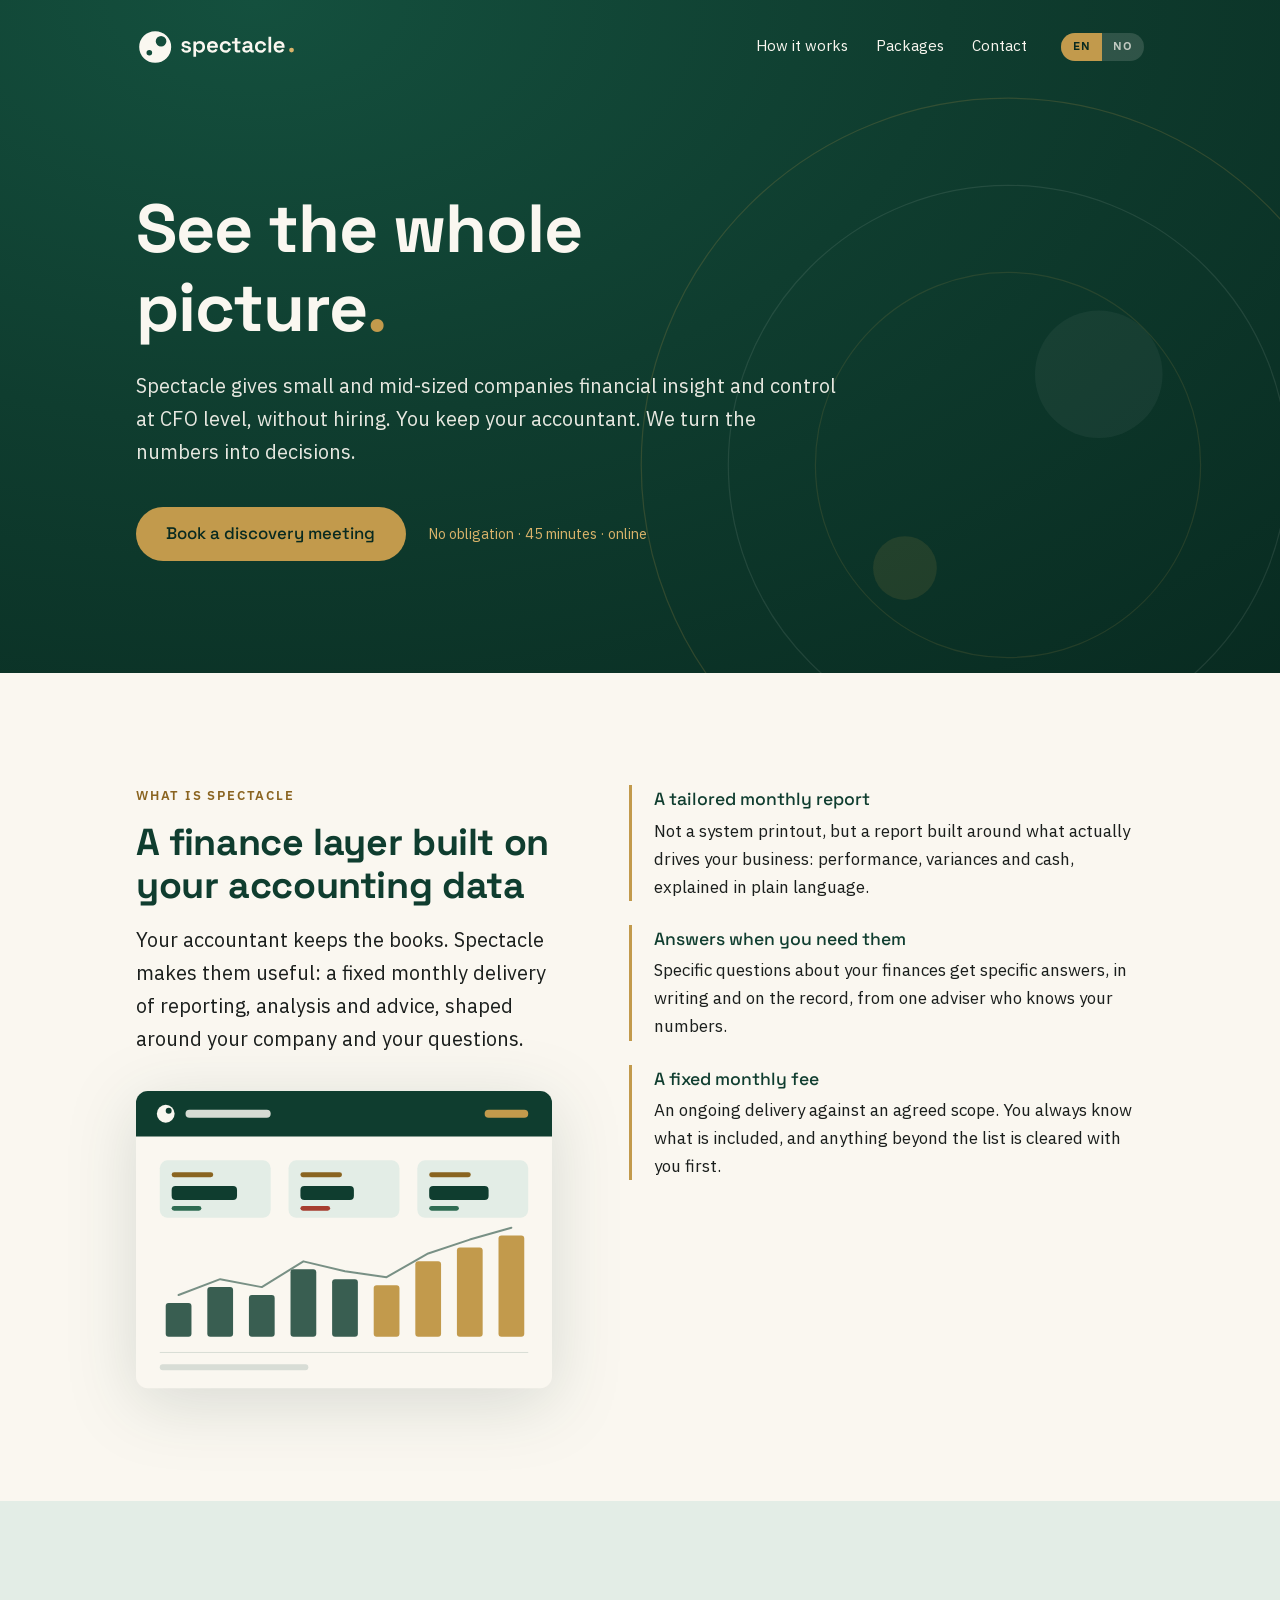
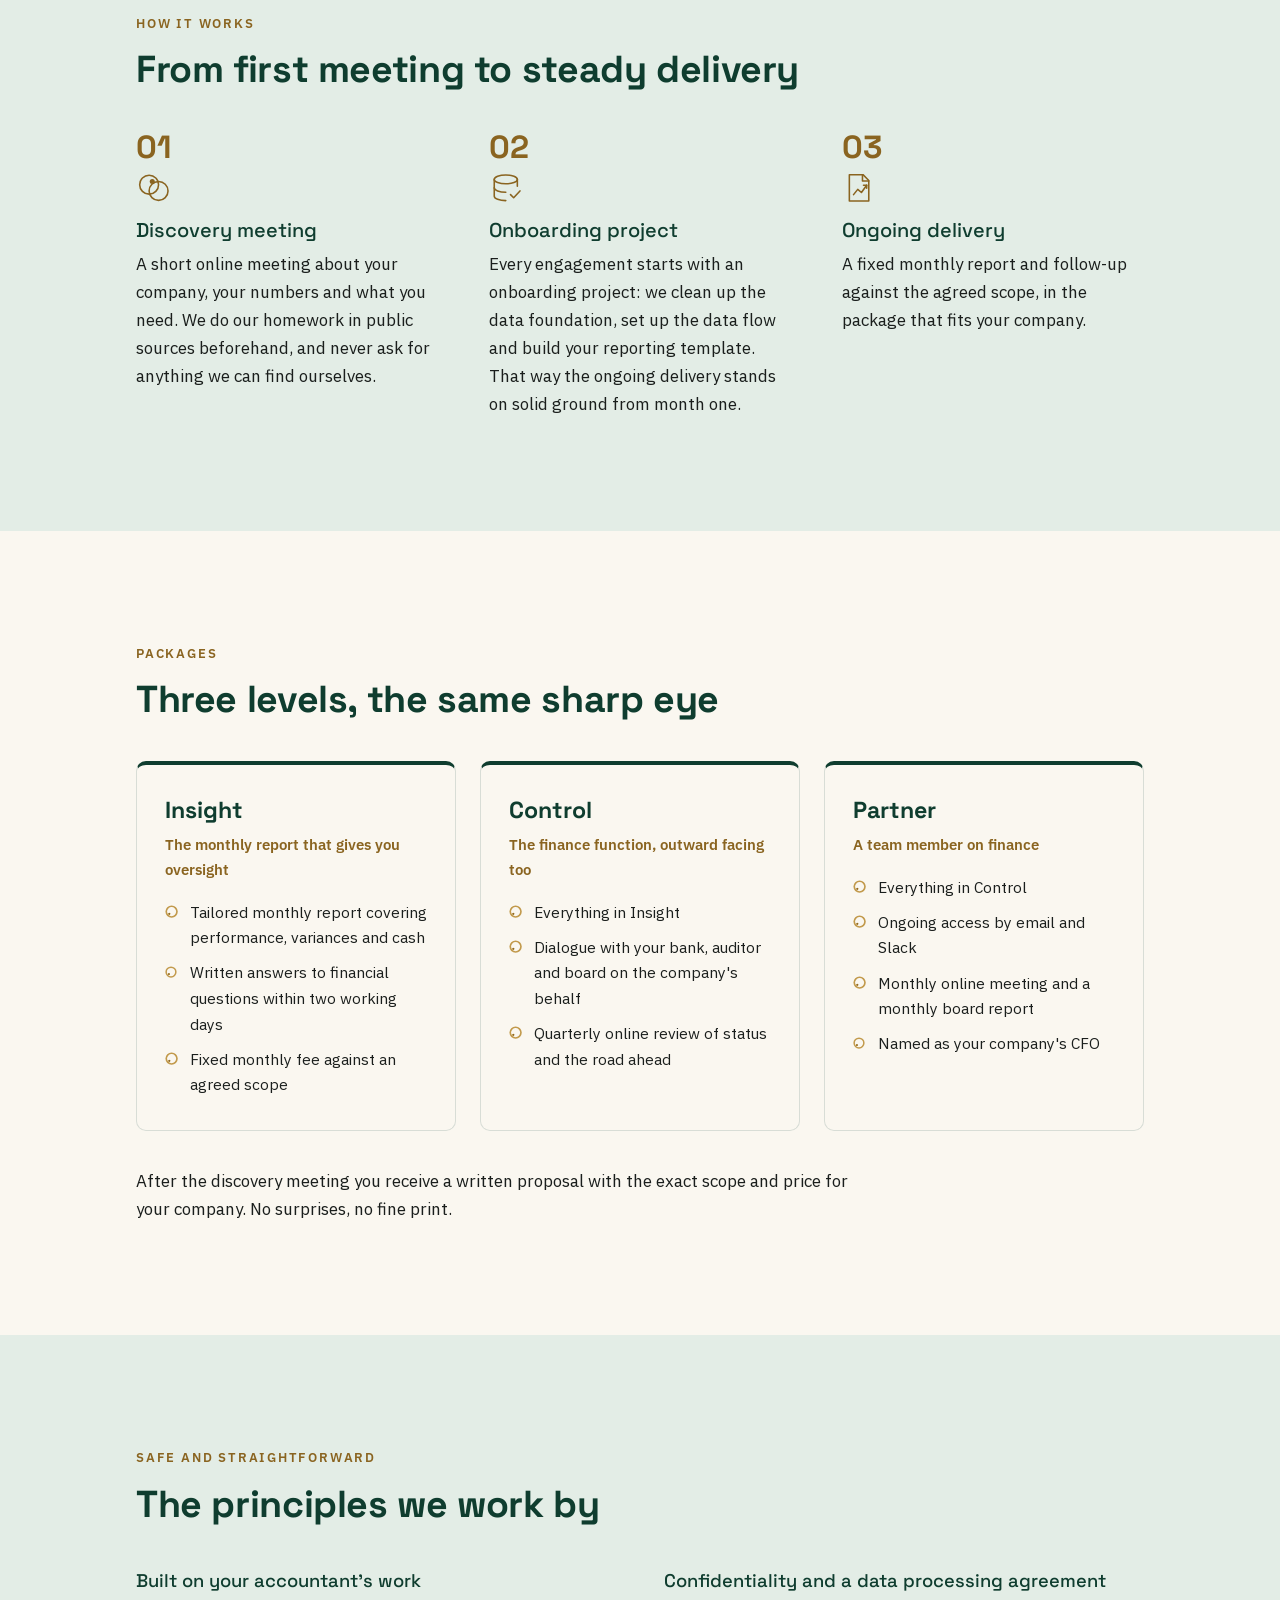
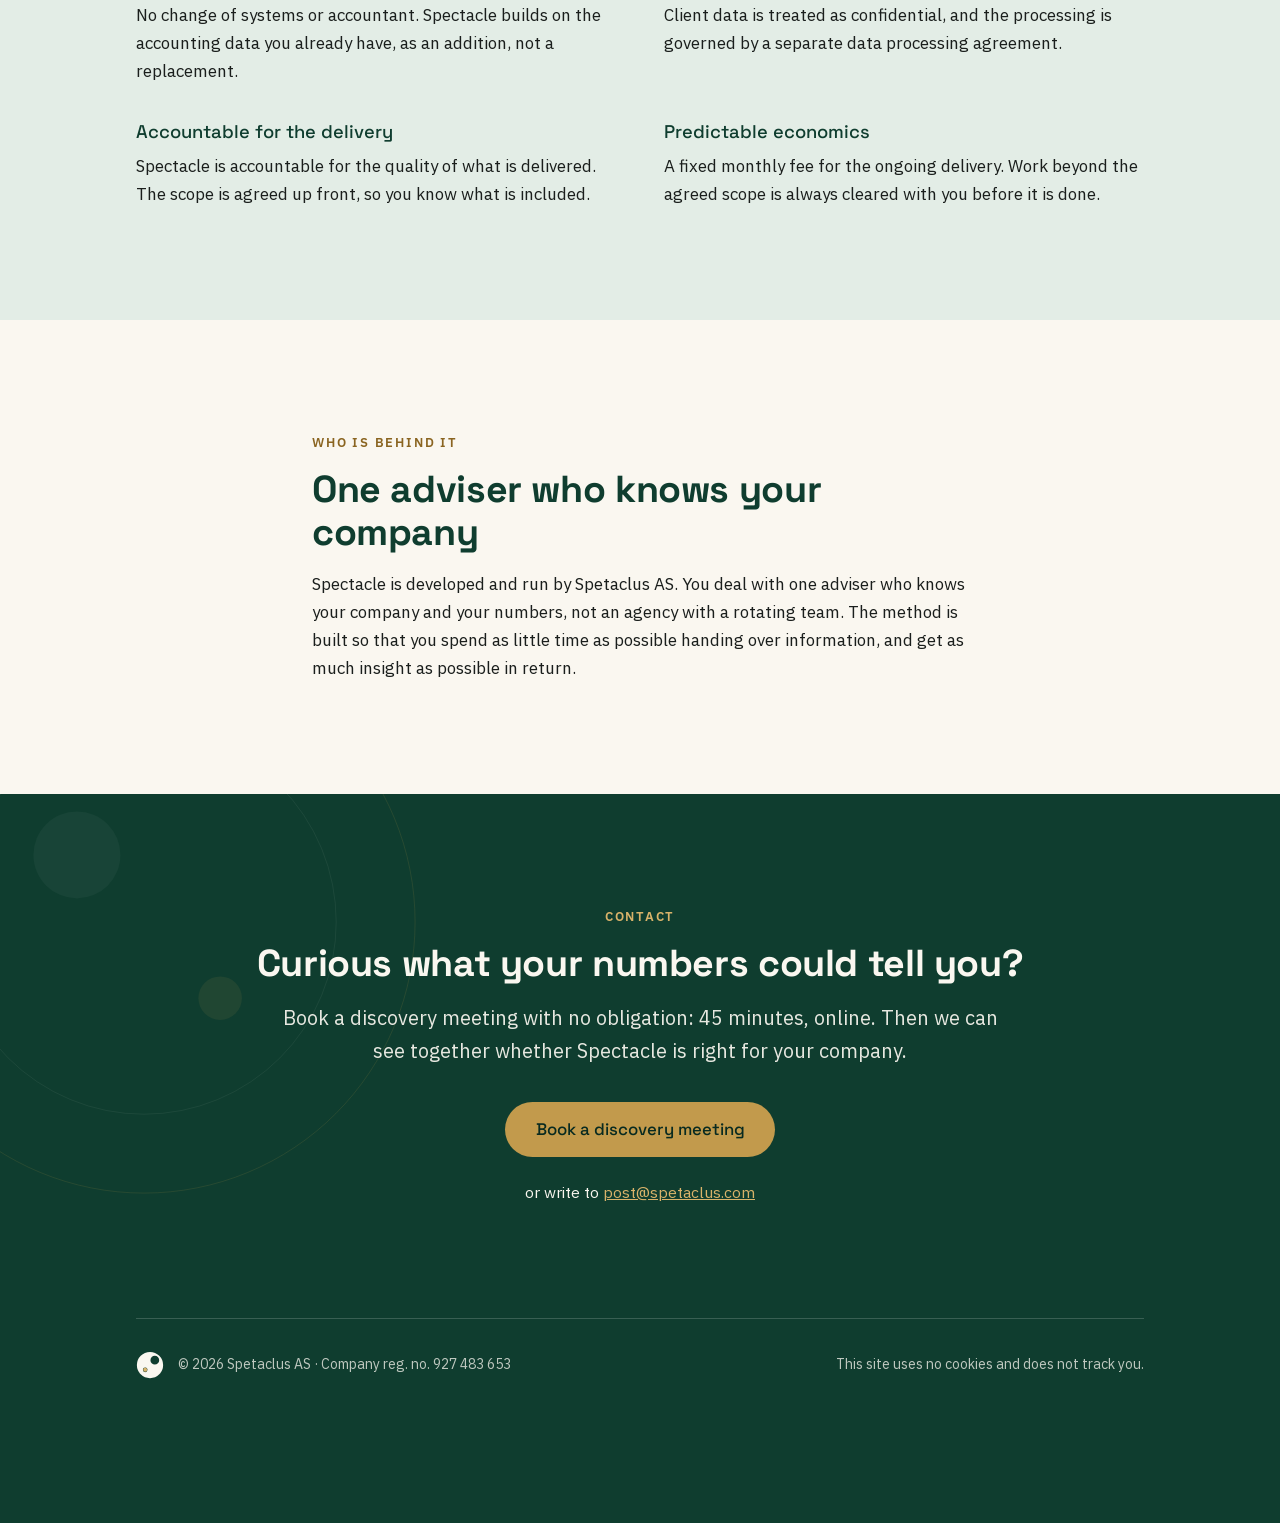
==== commit 83aad618: "Design: flat logo (profilmanualens 48px-regel), linse-motiv, stegikoner, rapportgrafikk og mini-lins" ====
--- a/index.html
+++ b/index.html
@@ -23,10 +23,17 @@
 <body>
 
 <header class="hero">
+  <svg class="linsemotiv linsemotiv--hero" viewBox="0 0 600 600" fill="none" aria-hidden="true">
+    <circle cx="300" cy="300" r="299" stroke="rgba(194,154,76,0.22)"/>
+    <circle cx="300" cy="300" r="228" stroke="rgba(250,247,240,0.10)"/>
+    <circle cx="300" cy="300" r="157" stroke="rgba(194,154,76,0.16)"/>
+    <circle cx="374" cy="226" r="52" fill="rgba(250,247,240,0.05)"/>
+    <circle cx="216" cy="384" r="26" fill="rgba(194,154,76,0.14)"/>
+  </svg>
   <div class="ramme">
     <div class="hero__topp">
       <a class="hero__logo" href="#" aria-label="Spectacle, back to top">
-        <img src="assets/img/spectacle-logo-horisontal-hvit-glans.svg" alt="Spectacle" width="302" height="72">
+        <img src="assets/img/spectacle-logo-horisontal-hvit.svg" alt="Spectacle" width="302" height="72">
       </a>
       <nav class="hero__nav" aria-label="Main menu">
         <a href="#how-it-works">How it works</a>
@@ -57,6 +64,49 @@
         <p class="merkelapp">What is Spectacle</p>
         <h2>A finance layer built on your accounting data</h2>
         <p class="ingress">Your accountant keeps the books. Spectacle makes them useful: a fixed monthly delivery of reporting, analysis and advice, shaped around your company and your questions.</p>
+        <svg class="rapport" viewBox="0 0 420 300" role="img" aria-label="Illustration of a monthly Spectacle report">
+          <rect x="0" y="0" width="420" height="300" rx="12" fill="#FAF7F0"/>
+          <path d="M0 12A12 12 0 0 1 12 0h396a12 12 0 0 1 12 12v34H0z" fill="#0F3D2F"/>
+          <circle cx="30" cy="23" r="9" fill="#FAF7F0"/>
+          <circle cx="33" cy="20" r="3" fill="#0F3D2F"/>
+          <rect x="50" y="19" width="86" height="8" rx="4" fill="rgba(250,247,240,0.85)"/>
+          <rect x="352" y="19" width="44" height="8" rx="4" fill="#C29A4C"/>
+          <g fill="#E3EDE6">
+            <rect x="24" y="70" width="112" height="58" rx="8"/>
+            <rect x="154" y="70" width="112" height="58" rx="8"/>
+            <rect x="284" y="70" width="112" height="58" rx="8"/>
+          </g>
+          <g fill="#8A6420">
+            <rect x="36" y="82" width="42" height="5" rx="2.5"/>
+            <rect x="166" y="82" width="42" height="5" rx="2.5"/>
+            <rect x="296" y="82" width="42" height="5" rx="2.5"/>
+          </g>
+          <g fill="#0F3D2F">
+            <rect x="36" y="96" width="66" height="14" rx="4"/>
+            <rect x="166" y="96" width="54" height="14" rx="4"/>
+            <rect x="296" y="96" width="60" height="14" rx="4"/>
+          </g>
+          <rect x="36" y="116" width="30" height="5" rx="2.5" fill="#2E6B52"/>
+          <rect x="166" y="116" width="30" height="5" rx="2.5" fill="#A63D2F"/>
+          <rect x="296" y="116" width="30" height="5" rx="2.5" fill="#2E6B52"/>
+          <g fill="#0F3D2F" opacity="0.82">
+            <rect x="30" y="214" width="26" height="34" rx="3"/>
+            <rect x="72" y="198" width="26" height="50" rx="3"/>
+            <rect x="114" y="206" width="26" height="42" rx="3"/>
+            <rect x="156" y="180" width="26" height="68" rx="3"/>
+            <rect x="198" y="190" width="26" height="58" rx="3"/>
+          </g>
+          <g fill="#C29A4C">
+            <rect x="240" y="196" width="26" height="52" rx="3"/>
+            <rect x="282" y="172" width="26" height="76" rx="3"/>
+            <rect x="324" y="158" width="26" height="90" rx="3"/>
+            <rect x="366" y="146" width="26" height="102" rx="3"/>
+          </g>
+          <path d="M43 206 L85 190 L127 198 L169 172 L211 182 L253 188 L295 164 L337 150 L379 138"
+                fill="none" stroke="#0F3D2F" stroke-width="2" stroke-linecap="round" stroke-linejoin="round" opacity="0.55"/>
+          <line x1="24" y1="264" x2="396" y2="264" stroke="#D8DDD6" stroke-width="1"/>
+          <rect x="24" y="276" width="150" height="6" rx="3" fill="#D8DDD6"/>
+        </svg>
       </div>
       <ul class="verdier">
         <li>
@@ -81,14 +131,32 @@
       <h2>From first meeting to steady delivery</h2>
       <ol class="steg">
         <li>
+          <svg class="steg__ikon" viewBox="0 0 32 32" fill="none" stroke="currentColor" stroke-width="1.5" stroke-linecap="round" stroke-linejoin="round" aria-hidden="true">
+            <circle cx="12.5" cy="13" r="9"/>
+            <circle cx="21.5" cy="19" r="9"/>
+            <circle cx="15.5" cy="10" r="2.4" fill="currentColor" stroke="none"/>
+          </svg>
           <h3>Discovery meeting</h3>
           <p>A short online meeting about your company, your numbers and what you need. We do our homework in public sources beforehand, and never ask for anything we can find ourselves.</p>
         </li>
         <li>
+          <svg class="steg__ikon" viewBox="0 0 32 32" fill="none" stroke="currentColor" stroke-width="1.5" stroke-linecap="round" stroke-linejoin="round" aria-hidden="true">
+            <ellipse cx="16" cy="8" rx="11" ry="4.2"/>
+            <path d="M5 8v8c0 2.3 4.9 4.2 11 4.2"/>
+            <path d="M27 8v6.5"/>
+            <path d="M5 16v8c0 2.3 4.9 4.2 11 4.2"/>
+            <path d="M20.5 22.5l3 3 6-6.5"/>
+          </svg>
           <h3>Onboarding project</h3>
           <p>Every engagement starts with an onboarding project: we clean up the data foundation, set up the data flow and build your reporting template. That way the ongoing delivery stands on solid ground from month one.</p>
         </li>
         <li>
+          <svg class="steg__ikon" viewBox="0 0 32 32" fill="none" stroke="currentColor" stroke-width="1.5" stroke-linecap="round" stroke-linejoin="round" aria-hidden="true">
+            <path d="M7 3.5h13l5.5 5.5v19.5H7z"/>
+            <path d="M19.5 3.5V9.5H25.5"/>
+            <path d="M11 22.5l4-5 3.5 3 5-7"/>
+            <path d="M20.5 13.5h3v3"/>
+          </svg>
           <h3>Ongoing delivery</h3>
           <p>A fixed monthly report and follow-up against the agreed scope, in the package that fits your company.</p>
         </li>
@@ -168,6 +236,12 @@
   </section>
 
   <section class="seksjon seksjon--gronn" id="contact">
+    <svg class="linsemotiv linsemotiv--kontakt" viewBox="0 0 600 600" fill="none" aria-hidden="true">
+      <circle cx="300" cy="300" r="299" stroke="rgba(194,154,76,0.20)"/>
+      <circle cx="300" cy="300" r="212" stroke="rgba(250,247,240,0.09)"/>
+      <circle cx="226" cy="226" r="48" fill="rgba(250,247,240,0.05)"/>
+      <circle cx="384" cy="384" r="24" fill="rgba(194,154,76,0.13)"/>
+    </svg>
     <div class="ramme kontakt">
       <p class="merkelapp">Contact</p>
       <h2>Curious what your numbers could tell you?</h2>
@@ -177,7 +251,7 @@
       <hr class="skillelinje">
       <div class="footer">
         <div class="footer__venstre">
-          <img src="assets/img/spectacle-symbol-hvit-glans.svg" alt="" width="64" height="64">
+          <img src="assets/img/spectacle-symbol-hvit.svg" alt="" width="64" height="64">
           <span>© 2026 Spetaclus AS · Company reg. no. 927 483 653</span>
         </div>
         <span>This site uses no cookies and does not track you.</span>
--- a/assets/css/style.css
+++ b/assets/css/style.css
@@ -172,11 +172,51 @@
   background: var(--gronn-lys);
 }
 
+/* ---------- Linse-motiv (dekor) ---------- */
+.linsemotiv {
+  position: absolute;
+  pointer-events: none;
+  z-index: 0;
+}
+
+.linsemotiv--hero {
+  right: -6rem;
+  bottom: -10rem;
+  width: min(46rem, 62vw);
+  opacity: 0.9;
+}
+
+.linsemotiv--kontakt {
+  left: -8rem;
+  top: -9rem;
+  width: min(34rem, 55vw);
+  opacity: 0.75;
+}
+
+@media (max-width: 52rem) {
+  .linsemotiv--hero {
+    right: -12rem;
+    bottom: -14rem;
+    width: 34rem;
+    opacity: 0.6;
+  }
+  .linsemotiv--kontakt {
+    display: none;
+  }
+}
+
 /* ---------- Hero ---------- */
 .hero {
+  position: relative;
+  overflow: hidden;
   background: radial-gradient(120% 140% at 20% 0%, #14503e 0%, var(--gronn) 45%, var(--gronn-mork) 100%);
   color: var(--papir);
   padding-bottom: var(--luft);
+}
+
+.hero > .ramme {
+  position: relative;
+  z-index: 1;
 }
 
 .hero__topp {
@@ -242,8 +282,14 @@
 }
 
 .seksjon--gronn {
+  position: relative;
+  overflow: hidden;
   background: var(--gronn);
   color: var(--papir);
+}
+.seksjon--gronn > .ramme {
+  position: relative;
+  z-index: 1;
 }
 .seksjon--gronn h2 {
   color: var(--papir);
@@ -260,6 +306,23 @@
 @media (min-width: 52rem) {
   .todelt {
     grid-template-columns: minmax(0, 5fr) minmax(0, 6fr);
+  }
+}
+
+/* ---------- Rapportgrafikk ---------- */
+.rapport {
+  display: block;
+  width: 100%;
+  max-width: 26rem;
+  height: auto;
+  margin-top: 2.25rem;
+  filter: drop-shadow(0 14px 34px rgba(8, 42, 32, 0.14));
+}
+
+@media (max-width: 52rem) {
+  .rapport {
+    max-width: 22rem;
+    margin-inline: auto;
   }
 }
 
@@ -310,7 +373,16 @@
   font-weight: 700;
   font-size: 2rem;
   color: var(--messing-mork);
-  margin-bottom: 0.6rem;
+  line-height: 1;
+  margin-bottom: 0.5rem;
+}
+
+.steg__ikon {
+  display: block;
+  width: 2.1rem;
+  height: 2.1rem;
+  margin-bottom: 0.9rem;
+  color: var(--messing-mork);
 }
 
 /* ---------- Pakker ---------- */
@@ -355,17 +427,20 @@
 }
 
 .pakke li {
-  padding-left: 1.4rem;
+  padding-left: 1.55rem;
   position: relative;
 }
+/* Mini-linse: logoens mekanikk i miniatyr (ring med utstanset punktum-sokkel) */
 .pakke li::before {
   content: "";
   position: absolute;
   left: 0;
-  top: 0.62em;
-  width: 0.75rem;
-  height: 2px;
-  background: var(--messing);
+  top: 0.34em;
+  width: 0.8rem;
+  height: 0.8rem;
+  background-image: url("data:image/svg+xml,%3Csvg xmlns='http://www.w3.org/2000/svg' viewBox='0 0 64 64'%3E%3Cpath d='M 2 32 a 30 30 0 1 0 60 0 a 30 30 0 1 0 -60 0 Z M 10 32 a 22 22 0 1 0 44 0 a 22 22 0 1 0 -44 0 Z M 15.7 43 a 5.3 5.3 0 1 0 10.6 0 a 5.3 5.3 0 1 0 -10.6 0 Z' fill='%23C29A4C' fill-rule='evenodd'/%3E%3Ccircle cx='21' cy='43' r='4.5' fill='%238A6420'/%3E%3C/svg%3E");
+  background-repeat: no-repeat;
+  background-size: contain;
 }
 
 .pakker-note {
@@ -456,8 +531,8 @@
 /* ---------- Språkvelger ---------- */
 .sprak {
   display: inline-flex;
-  align-items: center;
-  border: 1px solid rgba(250, 247, 240, 0.28);
+  align-items: stretch;
+  background: rgba(250, 247, 240, 0.14);
   border-radius: 999px;
   overflow: hidden;
   margin-left: 0.4rem;
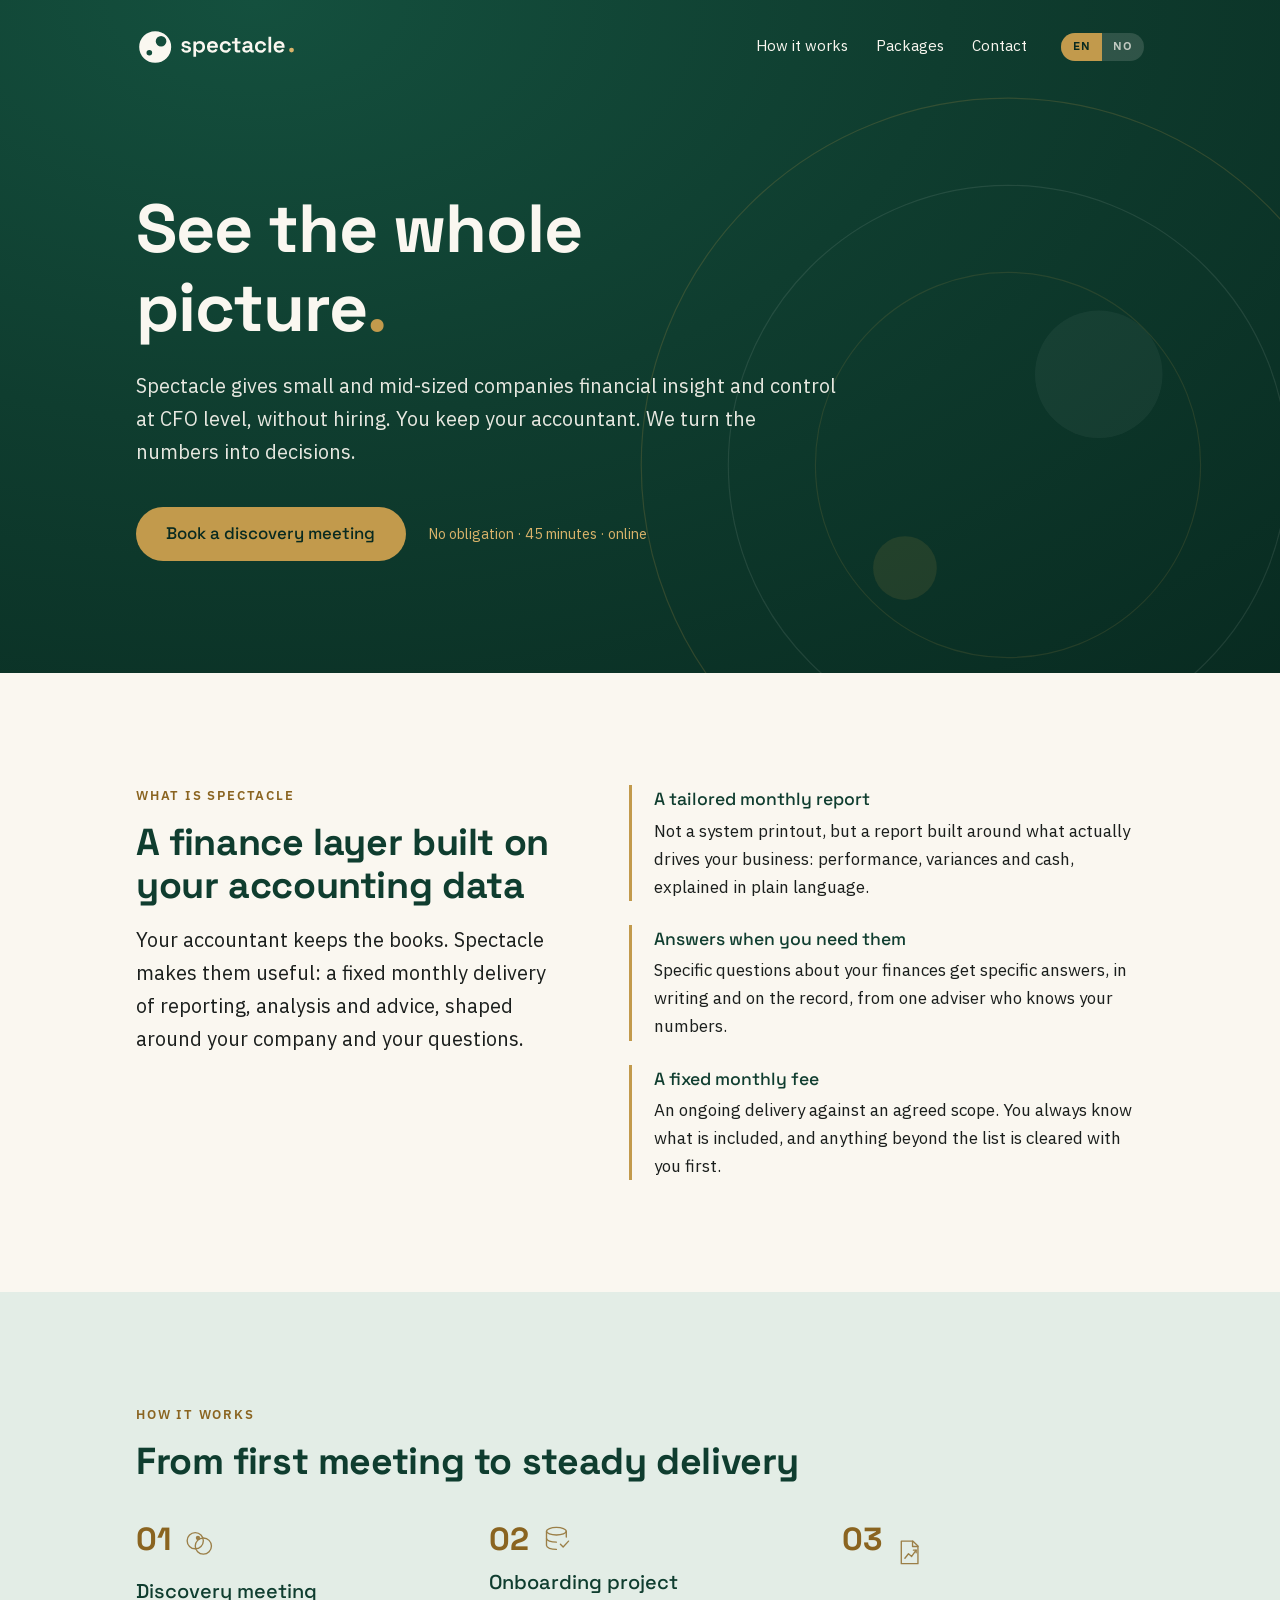
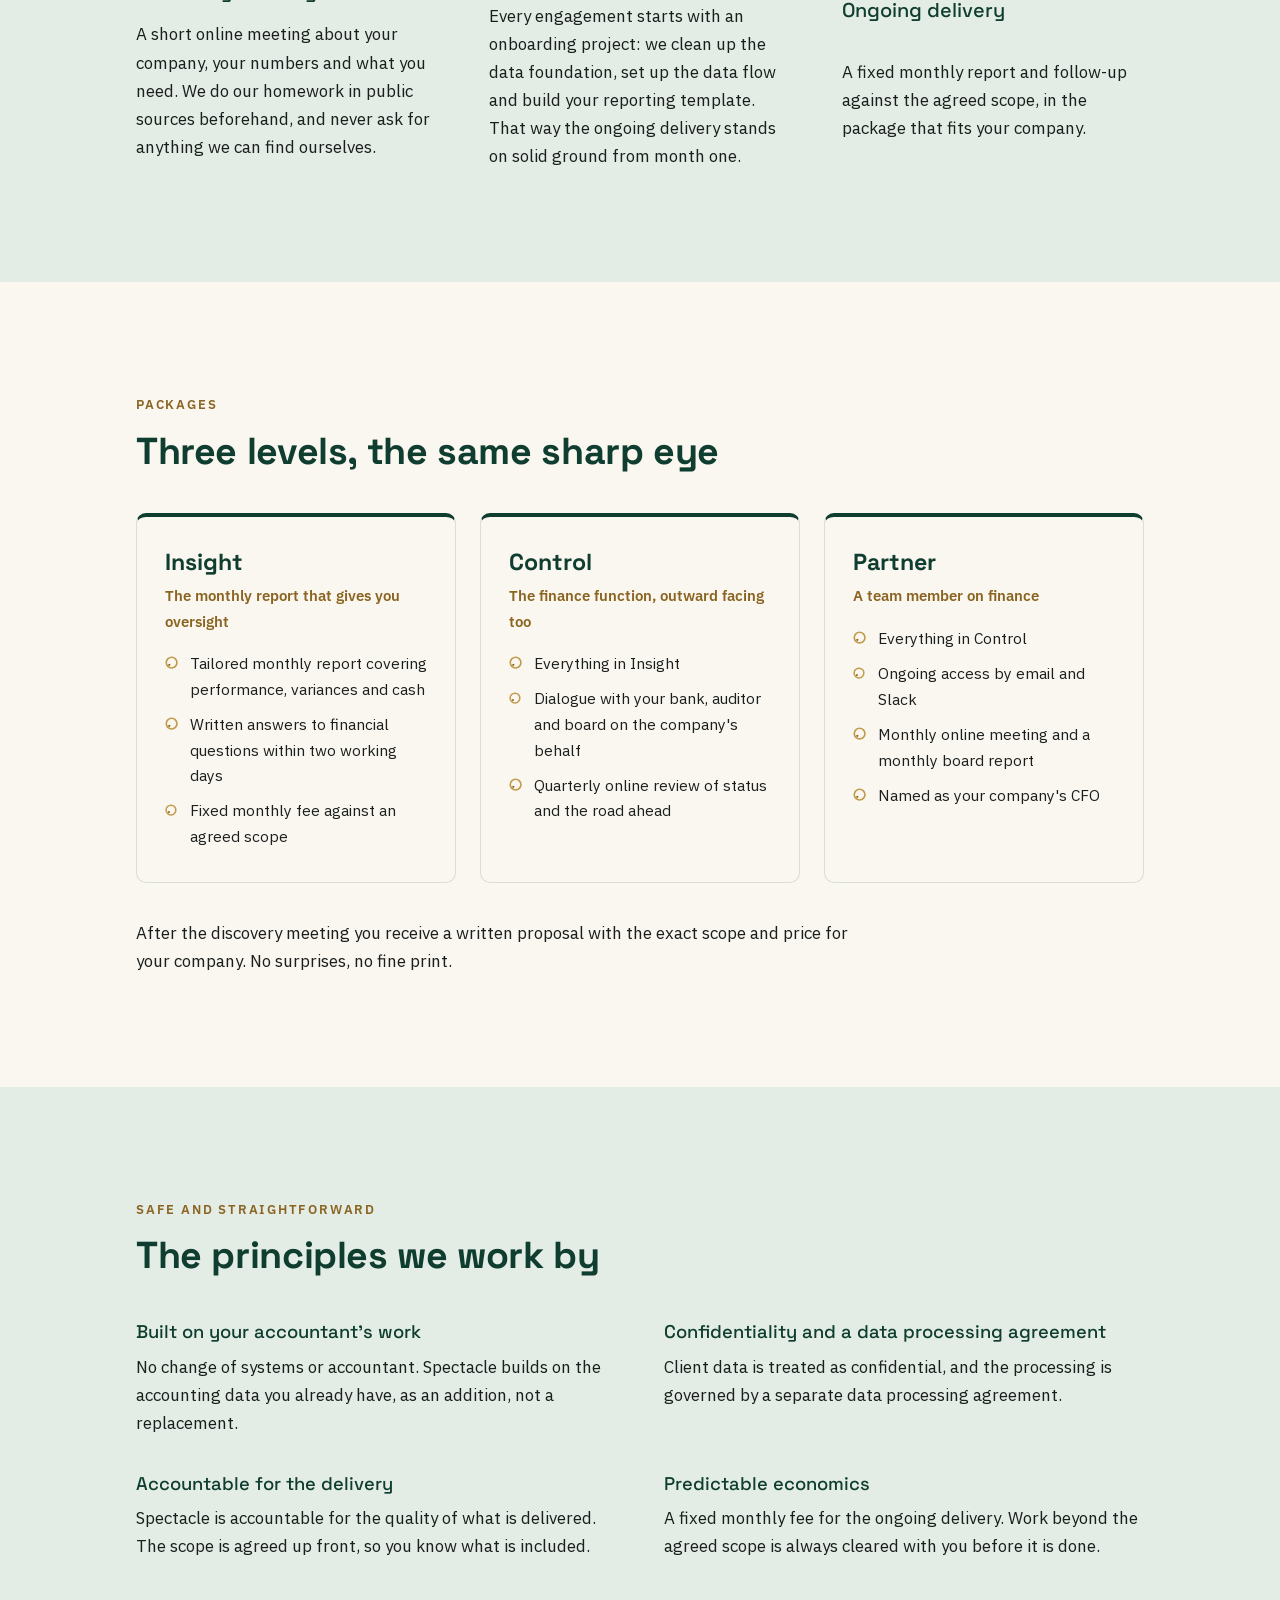
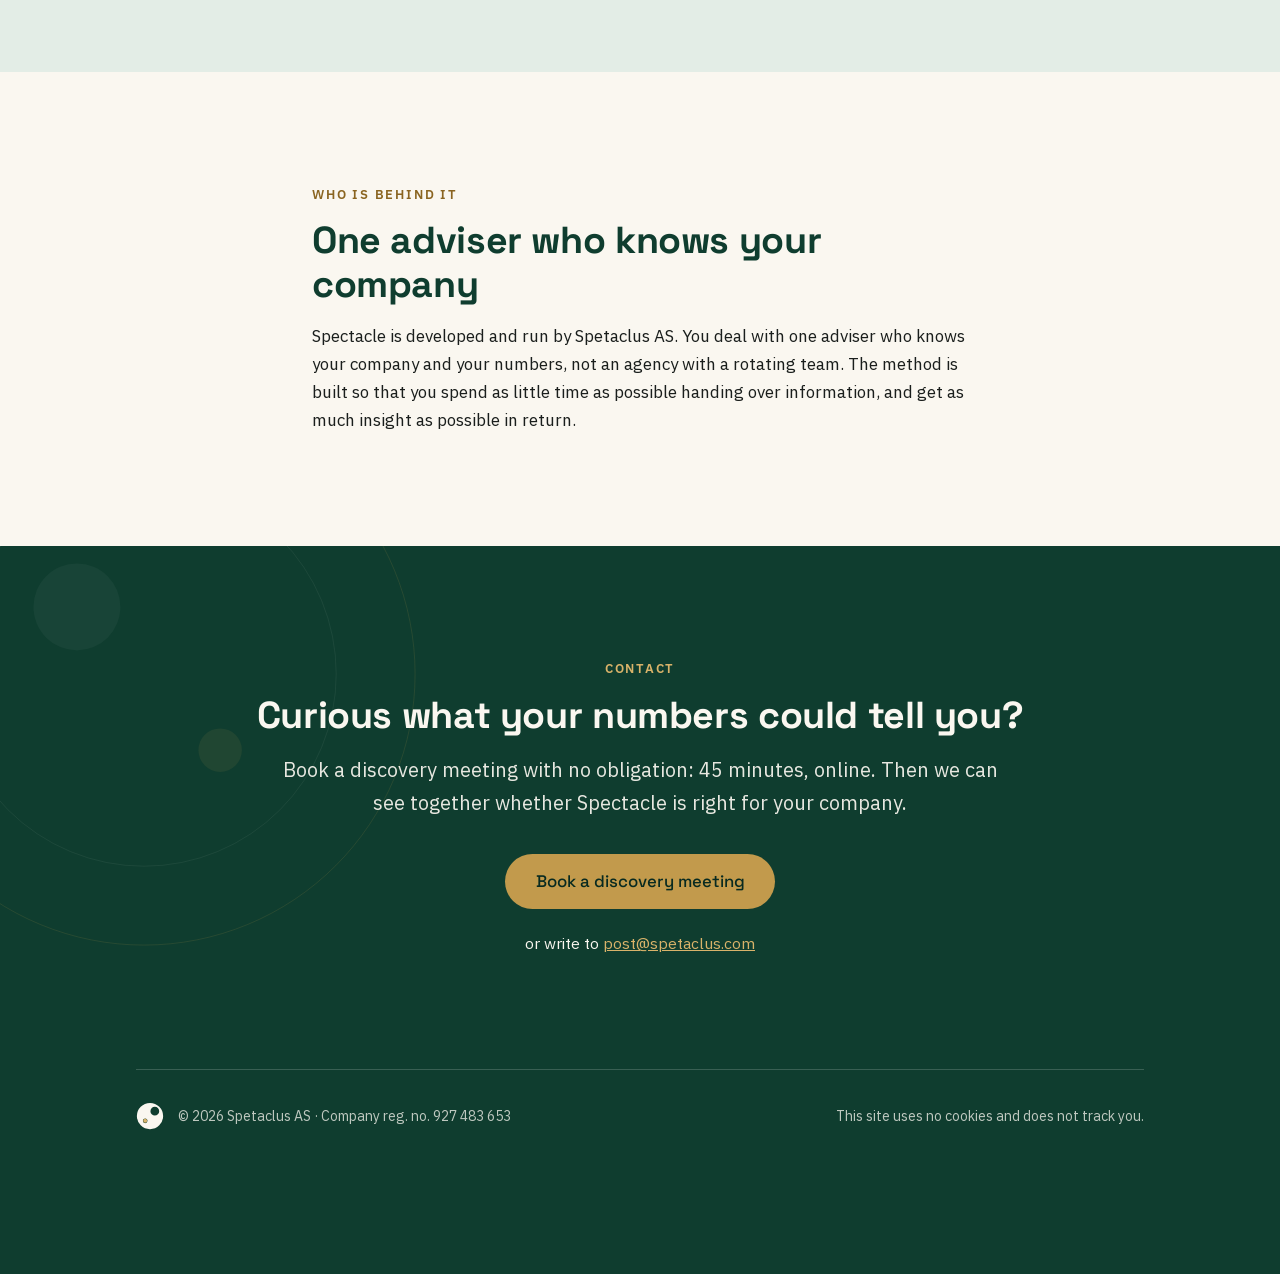
==== commit 6bc8316b: "Fjern rapportgrafikk; stegikon på linje med tallet i stedet for stablet Co-Authored-By: Claude Fable" ====
--- a/index.html
+++ b/index.html
@@ -64,49 +64,6 @@
         <p class="merkelapp">What is Spectacle</p>
         <h2>A finance layer built on your accounting data</h2>
         <p class="ingress">Your accountant keeps the books. Spectacle makes them useful: a fixed monthly delivery of reporting, analysis and advice, shaped around your company and your questions.</p>
-        <svg class="rapport" viewBox="0 0 420 300" role="img" aria-label="Illustration of a monthly Spectacle report">
-          <rect x="0" y="0" width="420" height="300" rx="12" fill="#FAF7F0"/>
-          <path d="M0 12A12 12 0 0 1 12 0h396a12 12 0 0 1 12 12v34H0z" fill="#0F3D2F"/>
-          <circle cx="30" cy="23" r="9" fill="#FAF7F0"/>
-          <circle cx="33" cy="20" r="3" fill="#0F3D2F"/>
-          <rect x="50" y="19" width="86" height="8" rx="4" fill="rgba(250,247,240,0.85)"/>
-          <rect x="352" y="19" width="44" height="8" rx="4" fill="#C29A4C"/>
-          <g fill="#E3EDE6">
-            <rect x="24" y="70" width="112" height="58" rx="8"/>
-            <rect x="154" y="70" width="112" height="58" rx="8"/>
-            <rect x="284" y="70" width="112" height="58" rx="8"/>
-          </g>
-          <g fill="#8A6420">
-            <rect x="36" y="82" width="42" height="5" rx="2.5"/>
-            <rect x="166" y="82" width="42" height="5" rx="2.5"/>
-            <rect x="296" y="82" width="42" height="5" rx="2.5"/>
-          </g>
-          <g fill="#0F3D2F">
-            <rect x="36" y="96" width="66" height="14" rx="4"/>
-            <rect x="166" y="96" width="54" height="14" rx="4"/>
-            <rect x="296" y="96" width="60" height="14" rx="4"/>
-          </g>
-          <rect x="36" y="116" width="30" height="5" rx="2.5" fill="#2E6B52"/>
-          <rect x="166" y="116" width="30" height="5" rx="2.5" fill="#A63D2F"/>
-          <rect x="296" y="116" width="30" height="5" rx="2.5" fill="#2E6B52"/>
-          <g fill="#0F3D2F" opacity="0.82">
-            <rect x="30" y="214" width="26" height="34" rx="3"/>
-            <rect x="72" y="198" width="26" height="50" rx="3"/>
-            <rect x="114" y="206" width="26" height="42" rx="3"/>
-            <rect x="156" y="180" width="26" height="68" rx="3"/>
-            <rect x="198" y="190" width="26" height="58" rx="3"/>
-          </g>
-          <g fill="#C29A4C">
-            <rect x="240" y="196" width="26" height="52" rx="3"/>
-            <rect x="282" y="172" width="26" height="76" rx="3"/>
-            <rect x="324" y="158" width="26" height="90" rx="3"/>
-            <rect x="366" y="146" width="26" height="102" rx="3"/>
-          </g>
-          <path d="M43 206 L85 190 L127 198 L169 172 L211 182 L253 188 L295 164 L337 150 L379 138"
-                fill="none" stroke="#0F3D2F" stroke-width="2" stroke-linecap="round" stroke-linejoin="round" opacity="0.55"/>
-          <line x1="24" y1="264" x2="396" y2="264" stroke="#D8DDD6" stroke-width="1"/>
-          <rect x="24" y="276" width="150" height="6" rx="3" fill="#D8DDD6"/>
-        </svg>
       </div>
       <ul class="verdier">
         <li>
--- a/assets/css/style.css
+++ b/assets/css/style.css
@@ -309,23 +309,6 @@
   }
 }
 
-/* ---------- Rapportgrafikk ---------- */
-.rapport {
-  display: block;
-  width: 100%;
-  max-width: 26rem;
-  height: auto;
-  margin-top: 2.25rem;
-  filter: drop-shadow(0 14px 34px rgba(8, 42, 32, 0.14));
-}
-
-@media (max-width: 52rem) {
-  .rapport {
-    max-width: 22rem;
-    margin-inline: auto;
-  }
-}
-
 /* ---------- Verdipunkter ---------- */
 .verdier {
   list-style: none;
@@ -362,27 +345,44 @@
   }
 }
 
+/* Tallet og ikonet deler første rad; tittel og tekst spenner over begge kolonner */
 .steg li {
   counter-increment: steg;
+  display: grid;
+  grid-template-columns: auto 1fr;
+  align-items: start;
+  column-gap: 0.8rem;
 }
 
 .steg li::before {
   content: "0" counter(steg);
-  display: block;
+  grid-column: 1;
+  grid-row: 1;
   font-family: var(--font-tittel);
   font-weight: 700;
   font-size: 2rem;
   color: var(--messing-mork);
   line-height: 1;
-  margin-bottom: 0.5rem;
 }
 
 .steg__ikon {
-  display: block;
-  width: 2.1rem;
-  height: 2.1rem;
-  margin-bottom: 0.9rem;
+  grid-column: 2;
+  grid-row: 1;
+  justify-self: start;
+  align-self: center;
+  width: 1.8rem;
+  height: 1.8rem;
   color: var(--messing-mork);
+  opacity: 0.8;
+}
+
+.steg li h3,
+.steg li p {
+  grid-column: 1 / -1;
+}
+
+.steg li h3 {
+  margin-top: 1rem;
 }
 
 /* ---------- Pakker ---------- */
